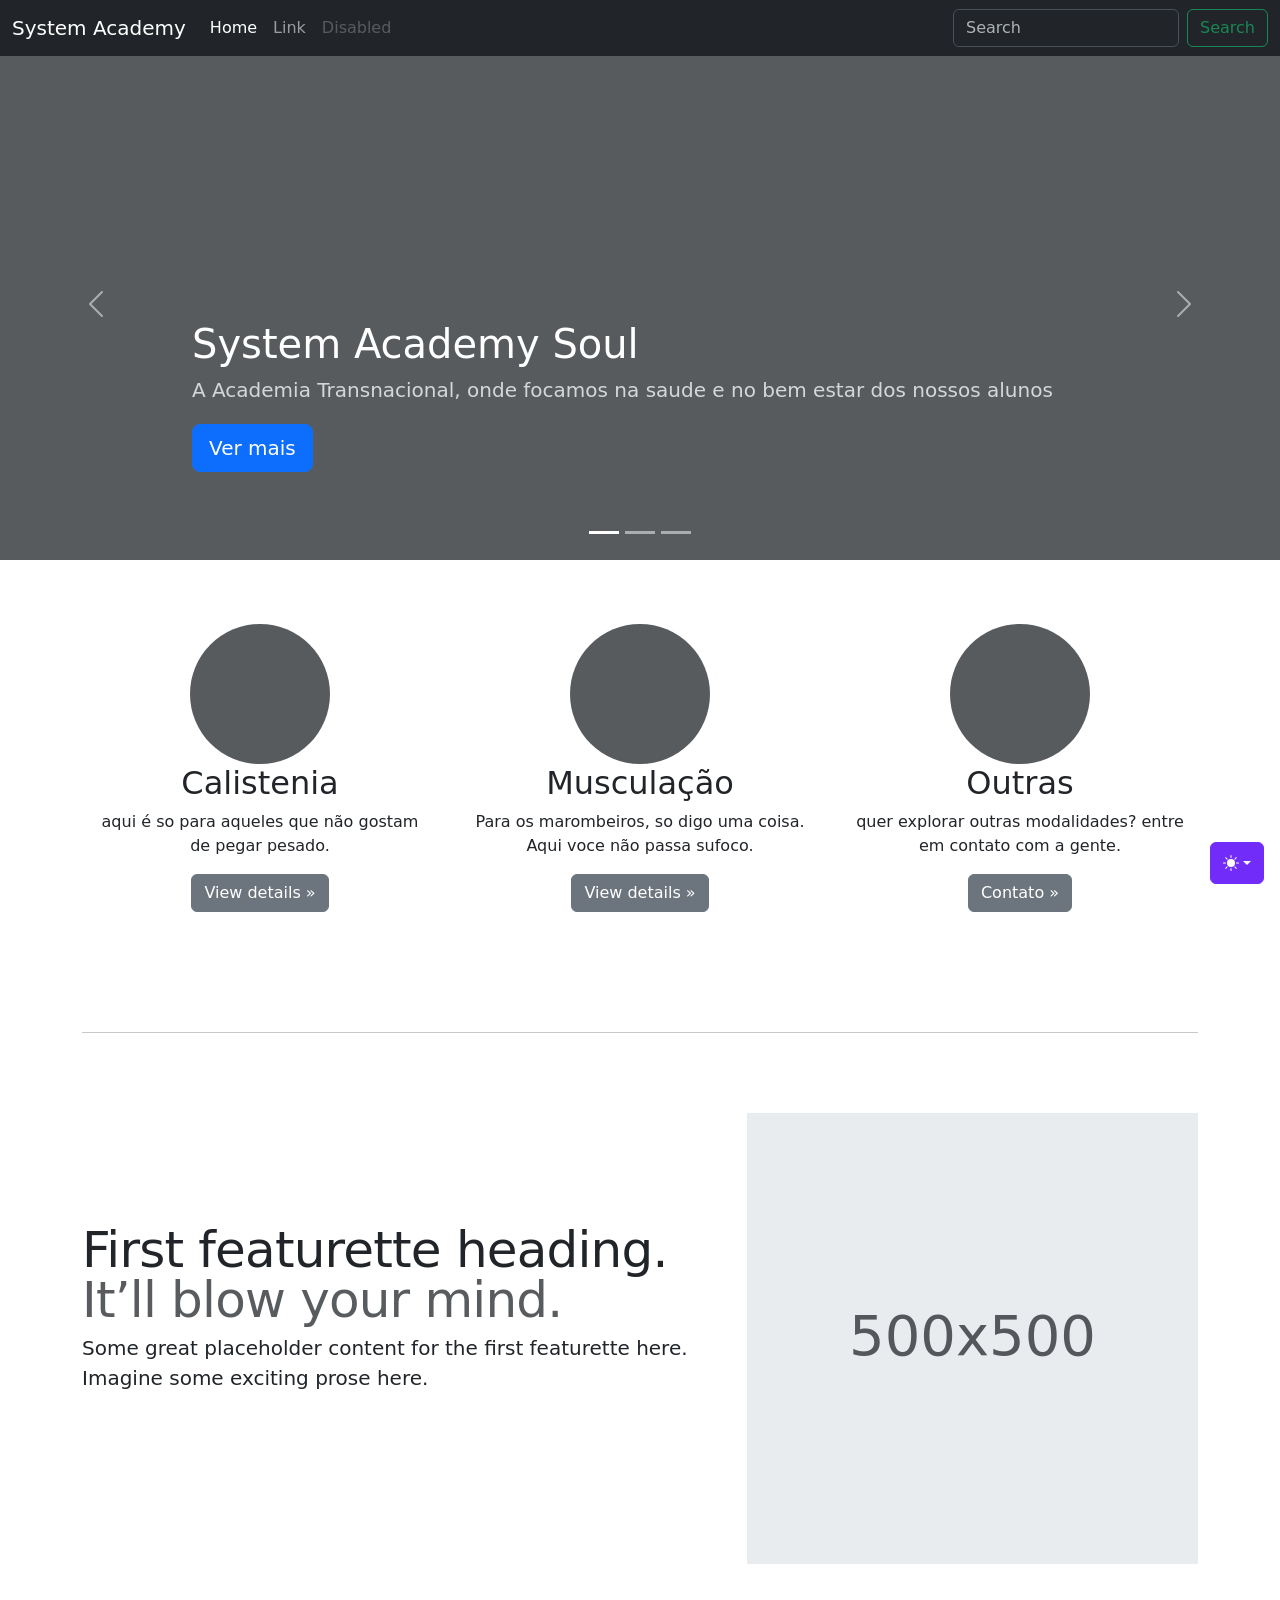
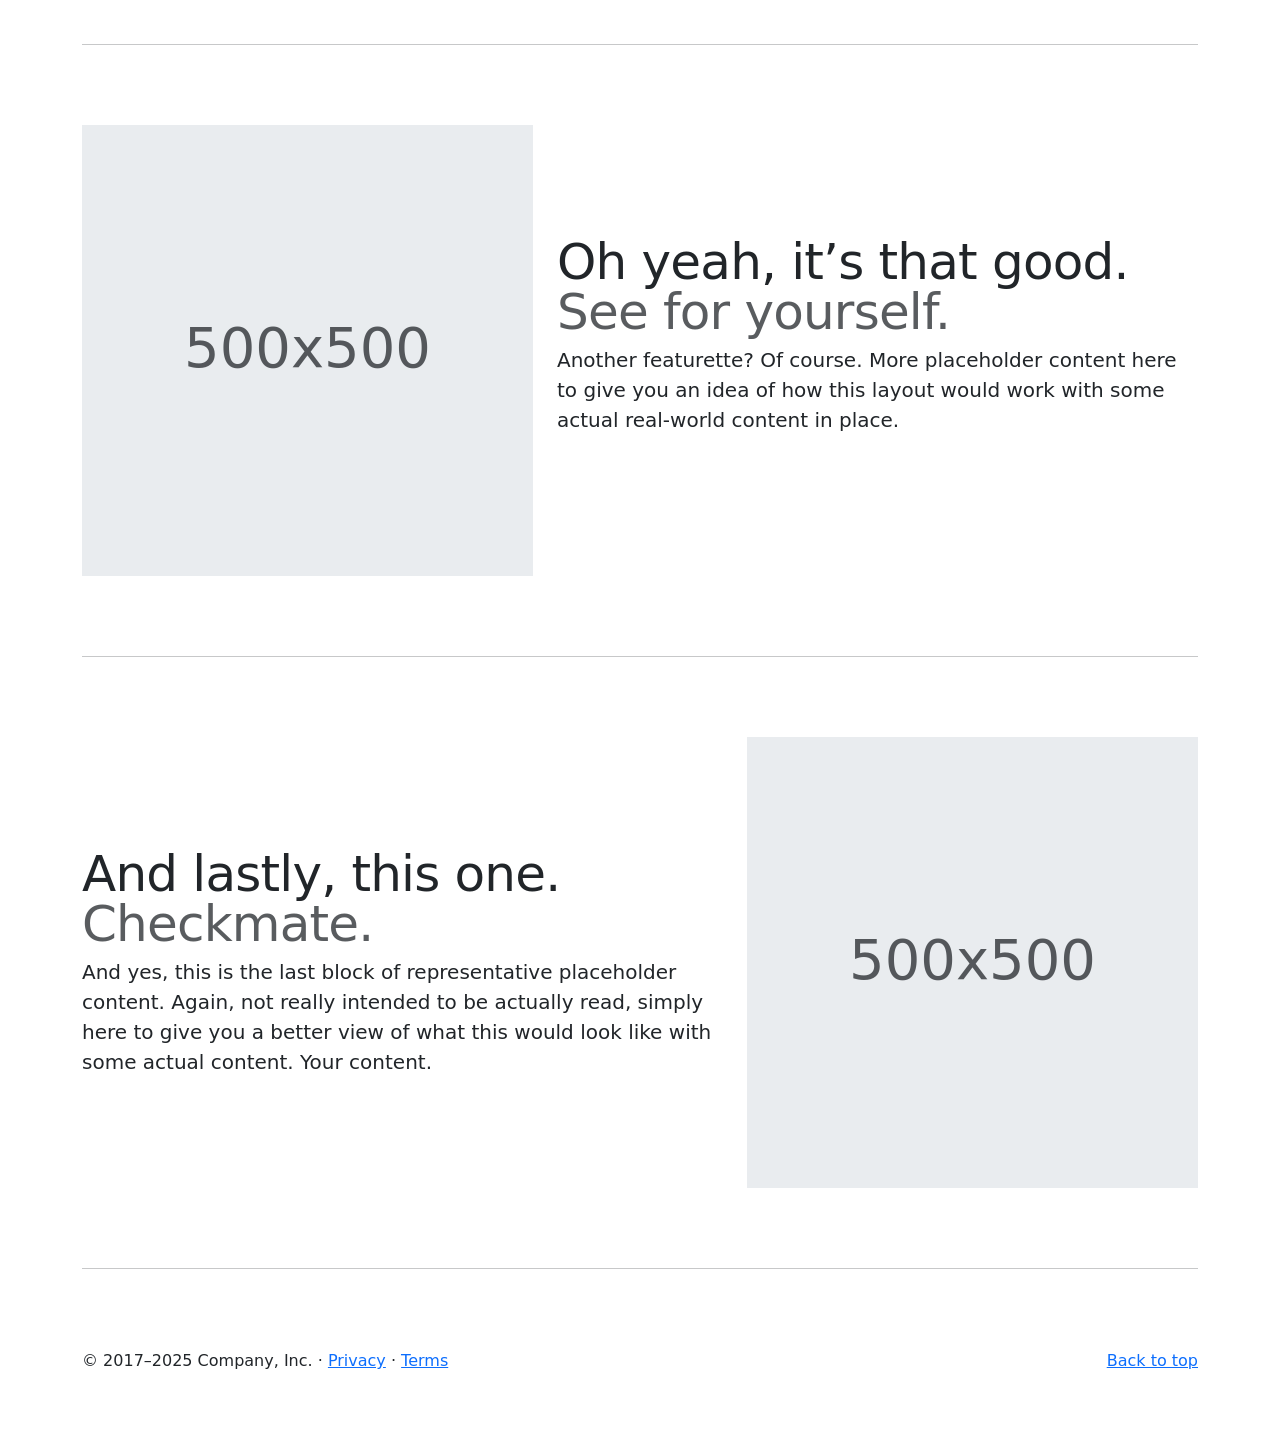
==== Index.html @ 884d30af "Alterações no index, criação do style.css" ====
<!doctype html>
<html lang="en" data-bs-theme="auto">
  <head>
    <meta charset="utf-8" />
    <meta name="viewport" content="width=device-width, initial-scale=1" />
    <meta name="description" content="" />
    <meta
      name="author"
      content="Mark Otto, Jacob Thornton, and Bootstrap contributors"
    />
    <meta name="generator" content="Astro v5.13.2" />
    <title>Sistema de Gestão Academy</title>
    <link
      rel="canonical"
      href="https://getbootstrap.com/docs/5.3/examples/carousel/"
    />
    <script src="../assets/js/color-modes.js"></script>
    <link href="../assets/dist/css/bootstrap.min.css" rel="stylesheet" />
    <meta name="theme-color" content="#712cf9" />
    <link href="carousel.css" rel="stylesheet" />
    <link href="./assets/style/style.css" rel="stylesheet" />

  </head>
  <body>
    <svg xmlns="http://www.w3.org/2000/svg" class="d-none">
      <symbol id="check2" viewBox="0 0 16 16">
        <path
          d="M13.854 3.646a.5.5 0 0 1 0 .708l-7 7a.5.5 0 0 1-.708 0l-3.5-3.5a.5.5 0 1 1 .708-.708L6.5 10.293l6.646-6.647a.5.5 0 0 1 .708 0z"
        ></path>
      </symbol>
      <symbol id="circle-half" viewBox="0 0 16 16">
        <path
          d="M8 15A7 7 0 1 0 8 1v14zm0 1A8 8 0 1 1 8 0a8 8 0 0 1 0 16z"
        ></path>
      </symbol>
      <symbol id="moon-stars-fill" viewBox="0 0 16 16">
        <path
          d="M6 .278a.768.768 0 0 1 .08.858 7.208 7.208 0 0 0-.878 3.46c0 4.021 3.278 7.277 7.318 7.277.527 0 1.04-.055 1.533-.16a.787.787 0 0 1 .81.316.733.733 0 0 1-.031.893A8.349 8.349 0 0 1 8.344 16C3.734 16 0 12.286 0 7.71 0 4.266 2.114 1.312 5.124.06A.752.752 0 0 1 6 .278z"
        ></path>
        <path
          d="M10.794 3.148a.217.217 0 0 1 .412 0l.387 1.162c.173.518.579.924 1.097 1.097l1.162.387a.217.217 0 0 1 0 .412l-1.162.387a1.734 1.734 0 0 0-1.097 1.097l-.387 1.162a.217.217 0 0 1-.412 0l-.387-1.162A1.734 1.734 0 0 0 9.31 6.593l-1.162-.387a.217.217 0 0 1 0-.412l1.162-.387a1.734 1.734 0 0 0 1.097-1.097l.387-1.162zM13.863.099a.145.145 0 0 1 .274 0l.258.774c.115.346.386.617.732.732l.774.258a.145.145 0 0 1 0 .274l-.774.258a1.156 1.156 0 0 0-.732.732l-.258.774a.145.145 0 0 1-.274 0l-.258-.774a1.156 1.156 0 0 0-.732-.732l-.774-.258a.145.145 0 0 1 0-.274l.774-.258c.346-.115.617-.386.732-.732L13.863.1z"
        ></path>
      </symbol>
      <symbol id="sun-fill" viewBox="0 0 16 16">
        <path
          d="M8 12a4 4 0 1 0 0-8 4 4 0 0 0 0 8zM8 0a.5.5 0 0 1 .5.5v2a.5.5 0 0 1-1 0v-2A.5.5 0 0 1 8 0zm0 13a.5.5 0 0 1 .5.5v2a.5.5 0 0 1-1 0v-2A.5.5 0 0 1 8 13zm8-5a.5.5 0 0 1-.5.5h-2a.5.5 0 0 1 0-1h2a.5.5 0 0 1 .5.5zM3 8a.5.5 0 0 1-.5.5h-2a.5.5 0 0 1 0-1h2A.5.5 0 0 1 3 8zm10.657-5.657a.5.5 0 0 1 0 .707l-1.414 1.415a.5.5 0 1 1-.707-.708l1.414-1.414a.5.5 0 0 1 .707 0zm-9.193 9.193a.5.5 0 0 1 0 .707L3.05 13.657a.5.5 0 0 1-.707-.707l1.414-1.414a.5.5 0 0 1 .707 0zm9.193 2.121a.5.5 0 0 1-.707 0l-1.414-1.414a.5.5 0 0 1 .707-.707l1.414 1.414a.5.5 0 0 1 0 .707zM4.464 4.465a.5.5 0 0 1-.707 0L2.343 3.05a.5.5 0 1 1 .707-.707l1.414 1.414a.5.5 0 0 1 0 .708z"
        ></path>
      </symbol>
    </svg>
    <div
      class="dropdown position-fixed bottom-0 end-0 mb-3 me-3 bd-mode-toggle"
    >
      <button
        class="btn btn-bd-primary py-2 dropdown-toggle d-flex align-items-center"
        id="bd-theme"
        type="button"
        aria-expanded="false"
        data-bs-toggle="dropdown"
        aria-label="Toggle theme (auto)"
      >
        <svg class="bi my-1 theme-icon-active" aria-hidden="true">
          <use href="#circle-half"></use>
        </svg>
        <span class="visually-hidden" id="bd-theme-text">Toggle theme</span>
      </button>
      <ul
        class="dropdown-menu dropdown-menu-end shadow"
        aria-labelledby="bd-theme-text"
      >
        <li>
          <button
            type="button"
            class="dropdown-item d-flex align-items-center"
            data-bs-theme-value="light"
            aria-pressed="false"
          >
            <svg class="bi me-2 opacity-50" aria-hidden="true">
              <use href="#sun-fill"></use>
            </svg>
            Light
            <svg class="bi ms-auto d-none" aria-hidden="true">
              <use href="#check2"></use>
            </svg>
          </button>
        </li>
        <li>
          <button
            type="button"
            class="dropdown-item d-flex align-items-center"
            data-bs-theme-value="dark"
            aria-pressed="false"
          >
            <svg class="bi me-2 opacity-50" aria-hidden="true">
              <use href="#moon-stars-fill"></use>
            </svg>
            Dark
            <svg class="bi ms-auto d-none" aria-hidden="true">
              <use href="#check2"></use>
            </svg>
          </button>
        </li>
        <li>
          <button
            type="button"
            class="dropdown-item d-flex align-items-center active"
            data-bs-theme-value="auto"
            aria-pressed="true"
          >
            <svg class="bi me-2 opacity-50" aria-hidden="true">
              <use href="#circle-half"></use>
            </svg>
            Auto
            <svg class="bi ms-auto d-none" aria-hidden="true">
              <use href="#check2"></use>
            </svg>
          </button>
        </li>
      </ul>
    </div>
    <header data-bs-theme="dark">
      <nav class="navbar navbar-expand-md navbar-dark fixed-top bg-dark">
        <div class="container-fluid">
          <a class="navbar-brand" href="#">System Academy</a>
          <button
            class="navbar-toggler"
            type="button"
            data-bs-toggle="collapse"
            data-bs-target="#navbarCollapse"
            aria-controls="navbarCollapse"
            aria-expanded="false"
            aria-label="Toggle navigation"
          >
            <span class="navbar-toggler-icon"></span>
          </button>
          <div class="collapse navbar-collapse" id="navbarCollapse">
            <ul class="navbar-nav me-auto mb-2 mb-md-0">
              <li class="nav-item">
                <a class="nav-link active" aria-current="page" href="#">Home</a>
              </li>
              <li class="nav-item"><a class="nav-link" href="#">Link</a></li>
              <li class="nav-item">
                <a class="nav-link disabled" aria-disabled="true">Disabled</a>
              </li>
            </ul>
            <form class="d-flex" role="search">
              <input
                class="form-control me-2"
                type="search"
                placeholder="Search"
                aria-label="Search"
              />
              <button class="btn btn-outline-success" type="submit">
                Search
              </button>
            </form>
          </div>
        </div>
      </nav>
    </header>
    <main>
      <div id="myCarousel" class="carousel slide mb-6" data-bs-ride="carousel">
        <div class="carousel-indicators">
          <button
            type="button"
            data-bs-target="#myCarousel"
            data-bs-slide-to="0"
            class="active"
            aria-current="true"
            aria-label="Slide 1"
          ></button>
          <button
            type="button"
            data-bs-target="#myCarousel"
            data-bs-slide-to="1"
            aria-label="Slide 2"
          ></button>
          <button
            type="button"
            data-bs-target="#myCarousel"
            data-bs-slide-to="2"
            aria-label="Slide 3"
          ></button>
        </div>
        <div class="carousel-inner">
          <div class="carousel-item active">
            <svg
              aria-hidden="true"
              class="bd-placeholder-img"
              height="100%"
              preserveAspectRatio="xMidYMid slice"
              width="100%"
              xmlns="http://www.w3.org/2000/svg"
            >
              <rect
                width="100%"
                height="100%"
                fill="var(--bs-secondary-color)"
              ></rect>
            </svg>
            <div class="container">
              <div class="carousel-caption text-start">
                <h1>System Academy Soul</h1>
                <p class="opacity-75">
                  A Academia Transnacional, onde focamos na saude e no bem estar dos nossos alunos
                </p>
                <p>
                  <a class="btn btn-lg btn-primary" href="#">Ver mais</a>
                </p>
              </div>
            </div>
          </div>
          <div class="carousel-item">
            <svg
              aria-hidden="true"
              class="bd-placeholder-img"
              height="100%"
              preserveAspectRatio="xMidYMid slice"
              width="100%"
              xmlns="http://www.w3.org/2000/svg"
            >
              <rect
                width="100%"
                height="100%"
                fill="var(--bs-secondary-color)"
              ></rect>
            </svg>
            <div class="container">
              <div class="carousel-caption">
                <h1>Yoga day</h1>
                <p>
                  Vem com a gente, aqui e onde descansamos a mente, corpo e sua vitalidade. 
                </p>
                <p><a class="btn btn-lg btn-primary" href="#">Saiba mais</a></p>
              </div>
            </div>
          </div>
          <div class="carousel-item">
            <svg
              aria-hidden="true"
              class="bd-placeholder-img"
              height="100%"
              preserveAspectRatio="xMidYMid slice"
              width="100%"
              xmlns="http://www.w3.org/2000/svg"
            >
              <rect
                width="100%"
                height="100%"
                fill="var(--bs-secondary-color)"
              ></rect>
            </svg>
            <div class="container">
              <div class="carousel-caption text-end">
                <h1>Temos diversas Modalidades.</h1>
                <p>
                  Aqui fazemos de tudo e mais um pouco, para garantir a sua saude e para os marombeiros, temos diversas maquinas de musculaçãp.
                </p>
                <p>
                  <a class="btn btn-lg btn-primary" href="#">Explore mais</a>
                </p>
              </div>
            </div>
          </div>
        </div>
        <button
          class="carousel-control-prev"
          type="button"
          data-bs-target="#myCarousel"
          data-bs-slide="prev"
        >
          <span class="carousel-control-prev-icon" aria-hidden="true"></span>
          <span class="visually-hidden">Previous</span>
        </button>
        <button
          class="carousel-control-next"
          type="button"
          data-bs-target="#myCarousel"
          data-bs-slide="next"
        >
          <span class="carousel-control-next-icon" aria-hidden="true"></span>
          <span class="visually-hidden">Next</span>
        </button>
      </div>
      <!-- Marketing messaging and featurettes
  ================================================== -->
      <!-- Wrap the rest of the page in another container to center all the content. -->
      <div class="container marketing">
        <!-- Three columns of text below the carousel -->
        <div class="row">
          <div class="col-lg-4">
            <svg
              aria-label="Placeholder"
              class="bd-placeholder-img rounded-circle"
              height="140"
              preserveAspectRatio="xMidYMid slice"
              role="img"
              width="140"
              xmlns="http://www.w3.org/2000/svg"
            >
              <title>Placeholder</title>
              <rect
                width="100%"
                height="100%"
                fill="var(--bs-secondary-color)"
              ></rect>
            </svg>
            <h2 class="fw-normal">Calistenia</h2>
            <p>
              aqui é so para aqueles que não gostam de pegar pesado.
            </p>
            <p>
              <a class="btn btn-secondary" href="#">View details &raquo;</a>
            </p>
          </div>
          <!-- /.col-lg-4 -->
          <div class="col-lg-4">
            <svg
              aria-label="Placeholder"
              class="bd-placeholder-img rounded-circle"
              height="140"
              preserveAspectRatio="xMidYMid slice"
              role="img"
              width="140"
              xmlns="http://www.w3.org/2000/svg"
            >
              <title>Placeholder</title>
              <rect
                width="100%"
                height="100%"
                fill="var(--bs-secondary-color)"
              ></rect>
            </svg>
            <h2 class="fw-normal">Musculação</h2>
            <p>
              Para os marombeiros, so digo uma coisa. Aqui voce não passa sufoco.
            </p>
            <p>
              <a class="btn btn-secondary" href="#">View details &raquo;</a>
            </p>
          </div>
          <!-- /.col-lg-4 -->
          <div class="col-lg-4">
            <svg
              aria-label="Placeholder"
              class="bd-placeholder-img rounded-circle"
              height="140"
              preserveAspectRatio="xMidYMid slice"
              role="img"
              width="140"
              xmlns="http://www.w3.org/2000/svg"
            >
              <title>Placeholder</title>
              <rect
                width="100%"
                height="100%"
                fill="var(--bs-secondary-color)"
              ></rect>
            </svg>
            <h2 class="fw-normal">Outras</h2>
            <p>
              quer explorar outras modalidades? entre em contato com a gente.
            </p>
            <p>
              <a class="btn btn-secondary" href="#">Contato &raquo;</a>
            </p>
          </div>
          <!-- /.col-lg-4 -->
        </div>
        <!-- /.row -->
        <!-- START THE FEATURETTES -->
        <hr class="featurette-divider" />
        <div class="row featurette">
          <div class="col-md-7">
            <h2 class="featurette-heading fw-normal lh-1">
              First featurette heading.
              <span class="text-body-secondary">It’ll blow your mind.</span>
            </h2>
            <p class="lead">
              Some great placeholder content for the first featurette here.
              Imagine some exciting prose here.
            </p>
          </div>
          <div class="col-md-5">
            <svg
              aria-label="Placeholder: 500x500"
              class="bd-placeholder-img bd-placeholder-img-lg featurette-image img-fluid mx-auto"
              height="500"
              preserveAspectRatio="xMidYMid slice"
              role="img"
              width="500"
              xmlns="http://www.w3.org/2000/svg"
            >
              <title>Placeholder</title>
              <rect
                width="100%"
                height="100%"
                fill="var(--bs-secondary-bg)"
              ></rect>
              <text x="50%" y="50%" fill="var(--bs-secondary-color)" dy=".3em">
                500x500
              </text>
            </svg>
          </div>
        </div>
        <hr class="featurette-divider" />
        <div class="row featurette">
          <div class="col-md-7 order-md-2">
            <h2 class="featurette-heading fw-normal lh-1">
              Oh yeah, it’s that good.
              <span class="text-body-secondary">See for yourself.</span>
            </h2>
            <p class="lead">
              Another featurette? Of course. More placeholder content here to
              give you an idea of how this layout would work with some actual
              real-world content in place.
            </p>
          </div>
          <div class="col-md-5 order-md-1">
            <svg
              aria-label="Placeholder: 500x500"
              class="bd-placeholder-img bd-placeholder-img-lg featurette-image img-fluid mx-auto"
              height="500"
              preserveAspectRatio="xMidYMid slice"
              role="img"
              width="500"
              xmlns="http://www.w3.org/2000/svg"
            >
              <title>Placeholder</title>
              <rect
                width="100%"
                height="100%"
                fill="var(--bs-secondary-bg)"
              ></rect>
              <text x="50%" y="50%" fill="var(--bs-secondary-color)" dy=".3em">
                500x500
              </text>
            </svg>
          </div>
        </div>
        <hr class="featurette-divider" />
        <div class="row featurette">
          <div class="col-md-7">
            <h2 class="featurette-heading fw-normal lh-1">
              And lastly, this one.
              <span class="text-body-secondary">Checkmate.</span>
            </h2>
            <p class="lead">
              And yes, this is the last block of representative placeholder
              content. Again, not really intended to be actually read, simply
              here to give you a better view of what this would look like with
              some actual content. Your content.
            </p>
          </div>
          <div class="col-md-5">
            <svg
              aria-label="Placeholder: 500x500"
              class="bd-placeholder-img bd-placeholder-img-lg featurette-image img-fluid mx-auto"
              height="500"
              preserveAspectRatio="xMidYMid slice"
              role="img"
              width="500"
              xmlns="http://www.w3.org/2000/svg"
            >
              <title>Placeholder</title>
              <rect
                width="100%"
                height="100%"
                fill="var(--bs-secondary-bg)"
              ></rect>
              <text x="50%" y="50%" fill="var(--bs-secondary-color)" dy=".3em">
                500x500
              </text>
            </svg>
          </div>
        </div>
        <hr class="featurette-divider" />
        <!-- /END THE FEATURETTES -->
      </div>
      <!-- /.container -->
      <!-- FOOTER -->
      <footer class="container">
        <p class="float-end"><a href="#">Back to top</a></p>
        <p>
          &copy; 2017–2025 Company, Inc. &middot;
          <a href="#">Privacy</a> &middot; <a href="#">Terms</a>
        </p>
      </footer>
    </main>
    <script
      src="../assets/dist/js/bootstrap.bundle.min.js"
      class="astro-vvvwv3sm"
    ></script>
  </body>
</html>
---- carousel.css ----
/* GLOBAL STYLES
-------------------------------------------------- */
/* Padding below the footer and lighter body text */

body {
  padding-top: 3rem;
  padding-bottom: 3rem;
  color: rgb(var(--bs-tertiary-color-rgb));
}


/* CUSTOMIZE THE CAROUSEL
-------------------------------------------------- */

/* Carousel base class */
.carousel {
  margin-bottom: 4rem;
}
/* Since positioning the image, we need to help out the caption */
.carousel-caption {
  bottom: 3rem;
  z-index: 10;
}

/* Declare heights because of positioning of img element */
.carousel-item {
  height: 32rem;
}


/* MARKETING CONTENT
-------------------------------------------------- */

/* Center align the text within the three columns below the carousel */
.marketing .col-lg-4 {
  margin-bottom: 1.5rem;
  text-align: center;
}
/* rtl:begin:ignore */
.marketing .col-lg-4 p {
  margin-right: .75rem;
  margin-left: .75rem;
}
/* rtl:end:ignore */


/* Featurettes
------------------------- */

.featurette-divider {
  margin: 5rem 0; /* Space out the Bootstrap <hr> more */
}

/* Thin out the marketing headings */
/* rtl:begin:remove */
.featurette-heading {
  letter-spacing: -.05rem;
}

/* rtl:end:remove */

/* RESPONSIVE CSS
-------------------------------------------------- */

@media (min-width: 40em) {
  /* Bump up size of carousel content */
  .carousel-caption p {
    margin-bottom: 1.25rem;
    font-size: 1.25rem;
    line-height: 1.4;
  }

  .featurette-heading {
    font-size: 50px;
  }
}

@media (min-width: 62em) {
  .featurette-heading {
    margin-top: 7rem;
  }
}
---- assets/style/style.css ----
.bd-placeholder-img {
        font-size: 1.125rem;
        text-anchor: middle;
        -webkit-user-select: none;
        -moz-user-select: none;
        user-select: none;
      }
      @media (min-width: 768px) {
        .bd-placeholder-img-lg {
          font-size: 3.5rem;
        }
      }
      .b-example-divider {
        width: 100%;
        height: 3rem;
        background-color: #0000001a;
        border: solid rgba(0, 0, 0, 0.15);
        border-width: 1px 0;
        box-shadow:
          inset 0 0.5em 1.5em #0000001a,
          inset 0 0.125em 0.5em #00000026;
      }
      .b-example-vr {
        flex-shrink: 0;
        width: 1.5rem;
        height: 100vh;
      }
      .bi {
        vertical-align: -0.125em;
        fill: currentColor;
      }
      .nav-scroller {
        position: relative;
        z-index: 2;
        height: 2.75rem;
        overflow-y: hidden;
      }
      .nav-scroller .nav {
        display: flex;
        flex-wrap: nowrap;
        padding-bottom: 1rem;
        margin-top: -1px;
        overflow-x: auto;
        text-align: center;
        white-space: nowrap;
        -webkit-overflow-scrolling: touch;
      }
      .btn-bd-primary {
        --bd-violet-bg: #712cf9;
        --bd-violet-rgb: 112.520718, 44.062154, 249.437846;
        --bs-btn-font-weight: 600;
        --bs-btn-color: var(--bs-white);
        --bs-btn-bg: var(--bd-violet-bg);
        --bs-btn-border-color: var(--bd-violet-bg);
        --bs-btn-hover-color: var(--bs-white);
        --bs-btn-hover-bg: #6528e0;
        --bs-btn-hover-border-color: #6528e0;
        --bs-btn-focus-shadow-rgb: var(--bd-violet-rgb);
        --bs-btn-active-color: var(--bs-btn-hover-color);
        --bs-btn-active-bg: #5a23c8;
        --bs-btn-active-border-color: #5a23c8;
      }
      .bd-mode-toggle {
        z-index: 1500;
      }
      .bd-mode-toggle .bi {
        width: 1em;
        height: 1em;
      }
      .bd-mode-toggle .dropdown-menu .active .bi {
        display: block !important;
      }
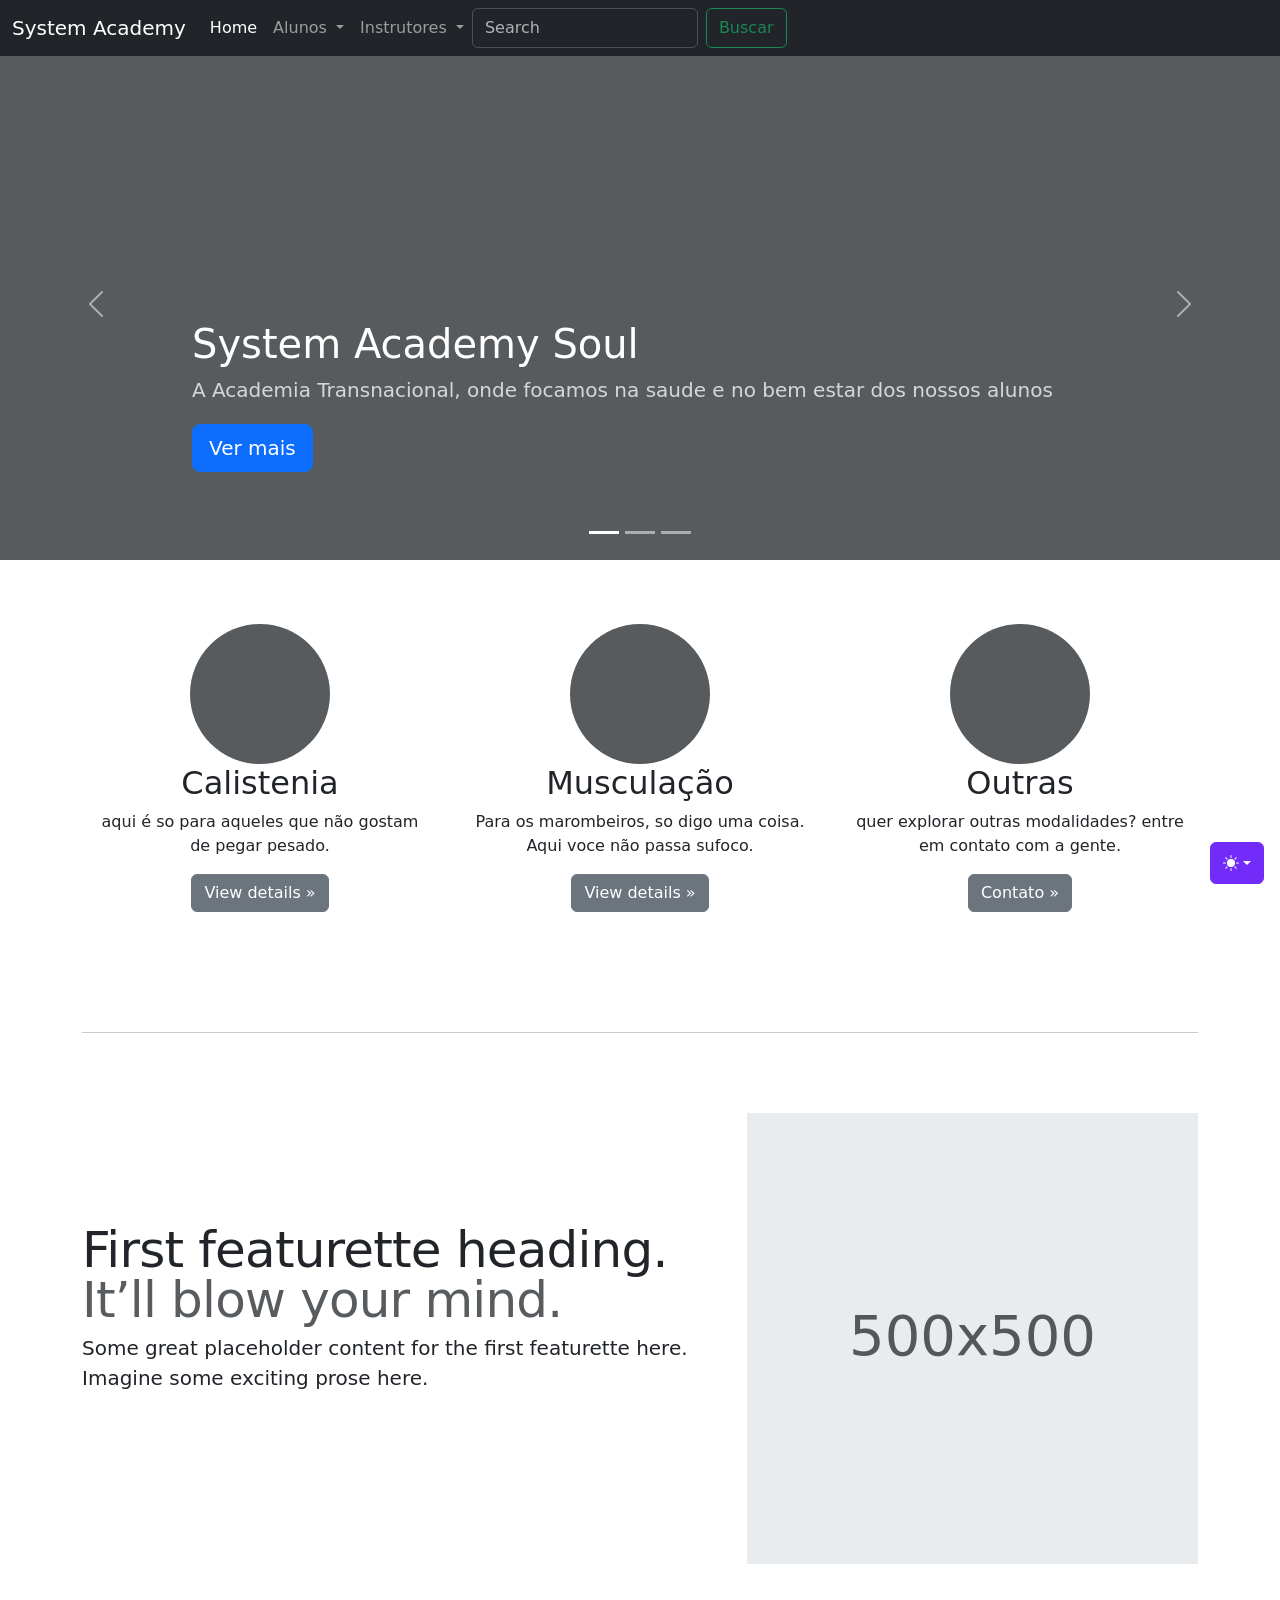
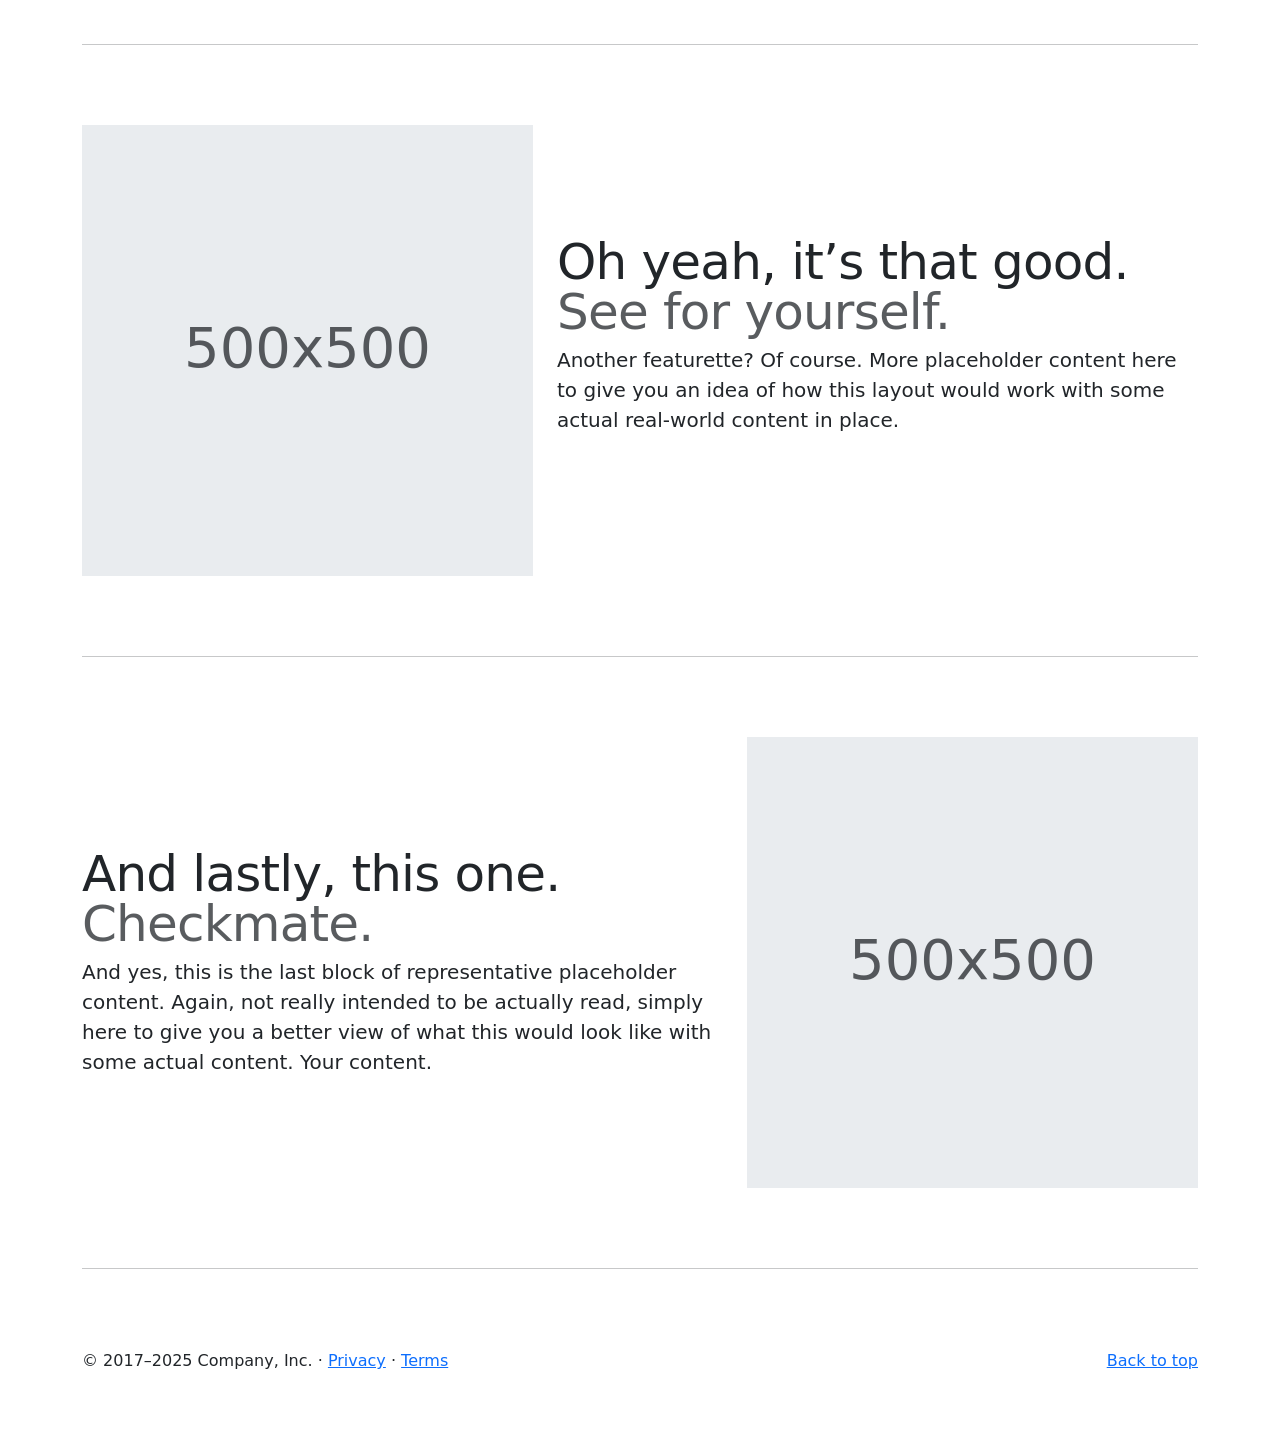
==== commit 98aad38f: "Implementando o Menu Dropdown" ====
--- a/Index.html
+++ b/Index.html
@@ -137,22 +137,31 @@
               <li class="nav-item">
                 <a class="nav-link active" aria-current="page" href="#">Home</a>
               </li>
-              <li class="nav-item"><a class="nav-link" href="#">Link</a></li>
-              <li class="nav-item">
-                <a class="nav-link disabled" aria-disabled="true">Disabled</a>
-              </li>
-            </ul>
-            <form class="d-flex" role="search">
-              <input
-                class="form-control me-2"
-                type="search"
-                placeholder="Search"
-                aria-label="Search"
-              />
-              <button class="btn btn-outline-success" type="submit">
-                Search
-              </button>
-            </form>
+             <!---Começo do menu dropdown-->
+              <li class="nav-item dropdown">
+          <a class="nav-link dropdown-toggle" href="#" role="button" data-bs-toggle="dropdown" aria-expanded="false">
+            Alunos
+          </a>
+          <ul class="dropdown-menu">
+            <li><a class="dropdown-item" href="Cadastro_Alunos.html">Cadastro de Alunos</a></li>
+            <li><a class="dropdown-item" href="Listar_Alunos.html">Listar Alunos</a></li>
+          </ul>
+        </li>
+        <li class="nav-item dropdown">
+          <a class="nav-link dropdown-toggle" href="#" role="button" data-bs-toggle="dropdown" aria-expanded="false">
+            Instrutores
+          </a>
+          <ul class="dropdown-menu">
+            <li><a class="dropdown-item" href="Cadastro_Instrutores.html">Cadastro de Instrutores</a></li>
+            <li><a class="dropdown-item" href="listar_Instrutores.html">Lista de Instrutores</a></li>
+          </ul>
+        </li>
+
+        <!---Fim do menu dropdown-->
+        <form class="d-flex" role="search">
+        <input class="form-control me-2" type="search" placeholder="Search" aria-label="Search"/>
+        <button class="btn btn-outline-success" type="submit">Buscar</button>
+      </form>
           </div>
         </div>
       </nav>
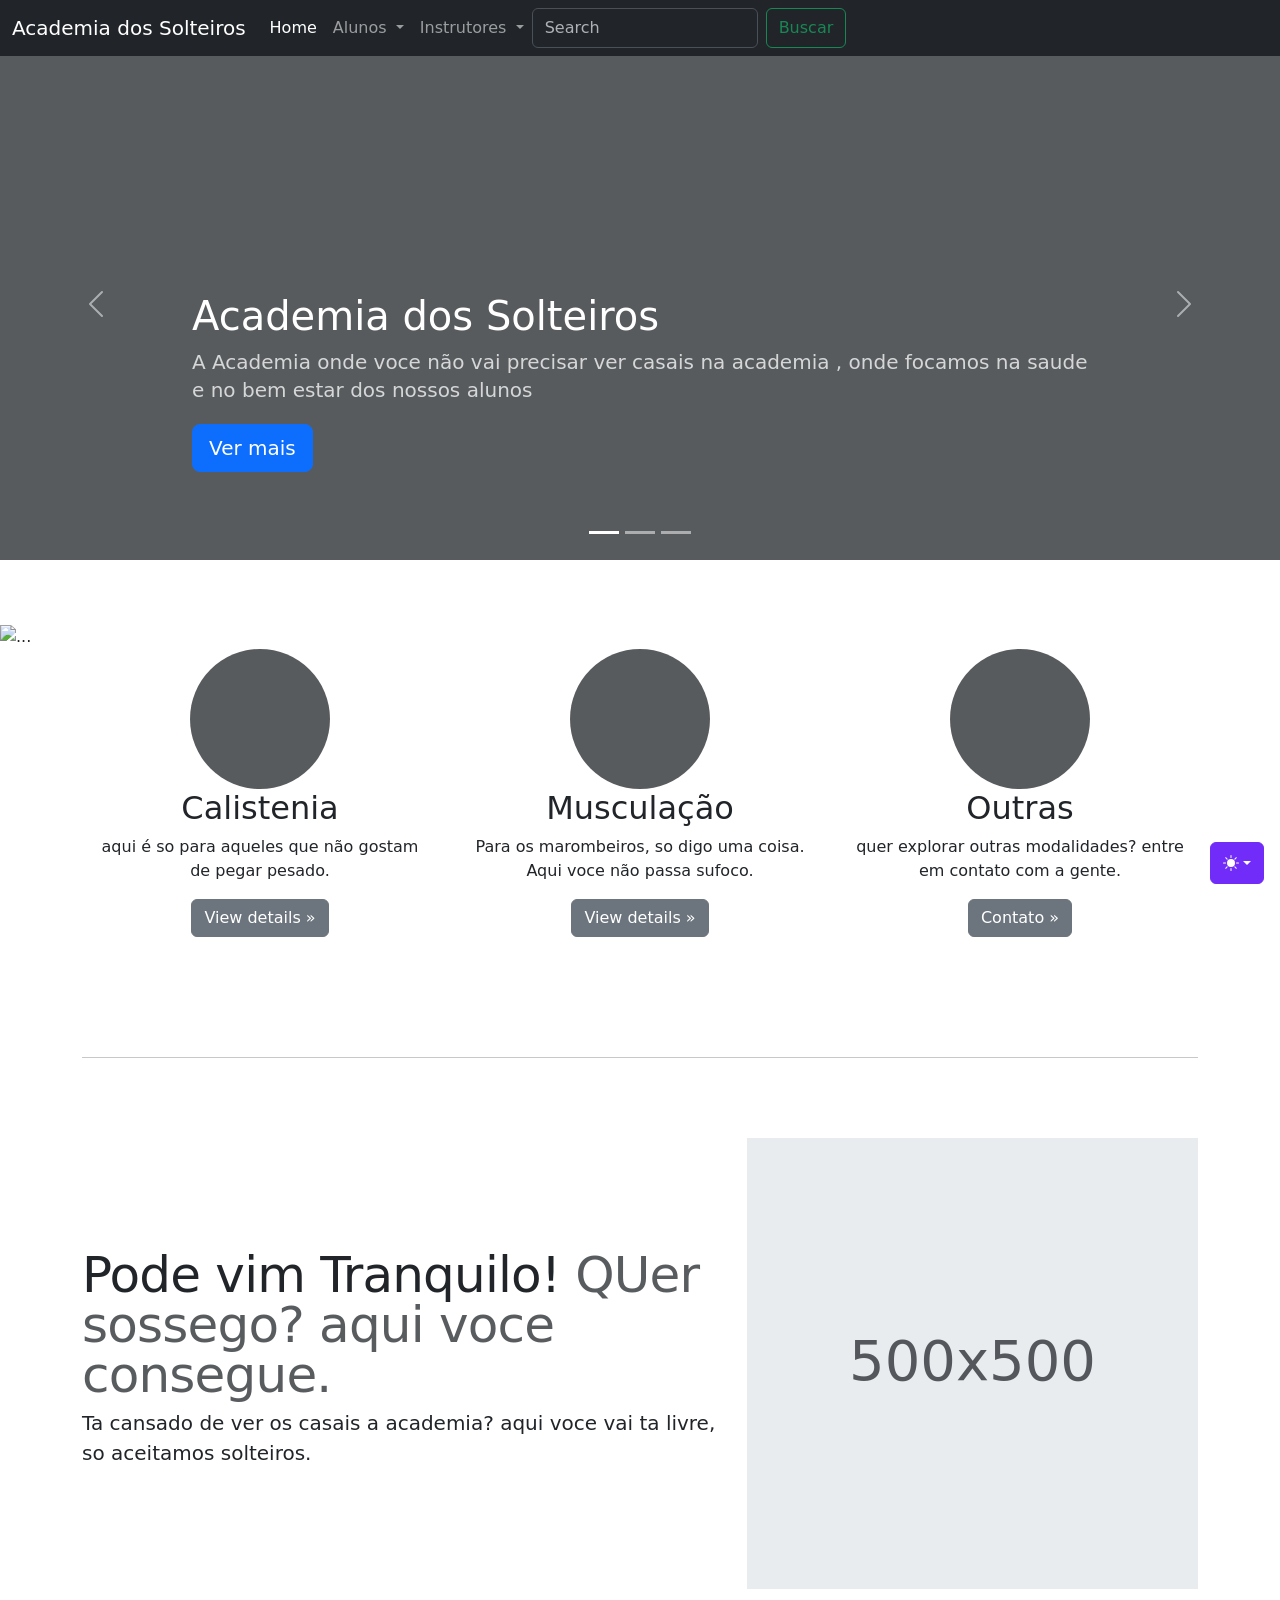
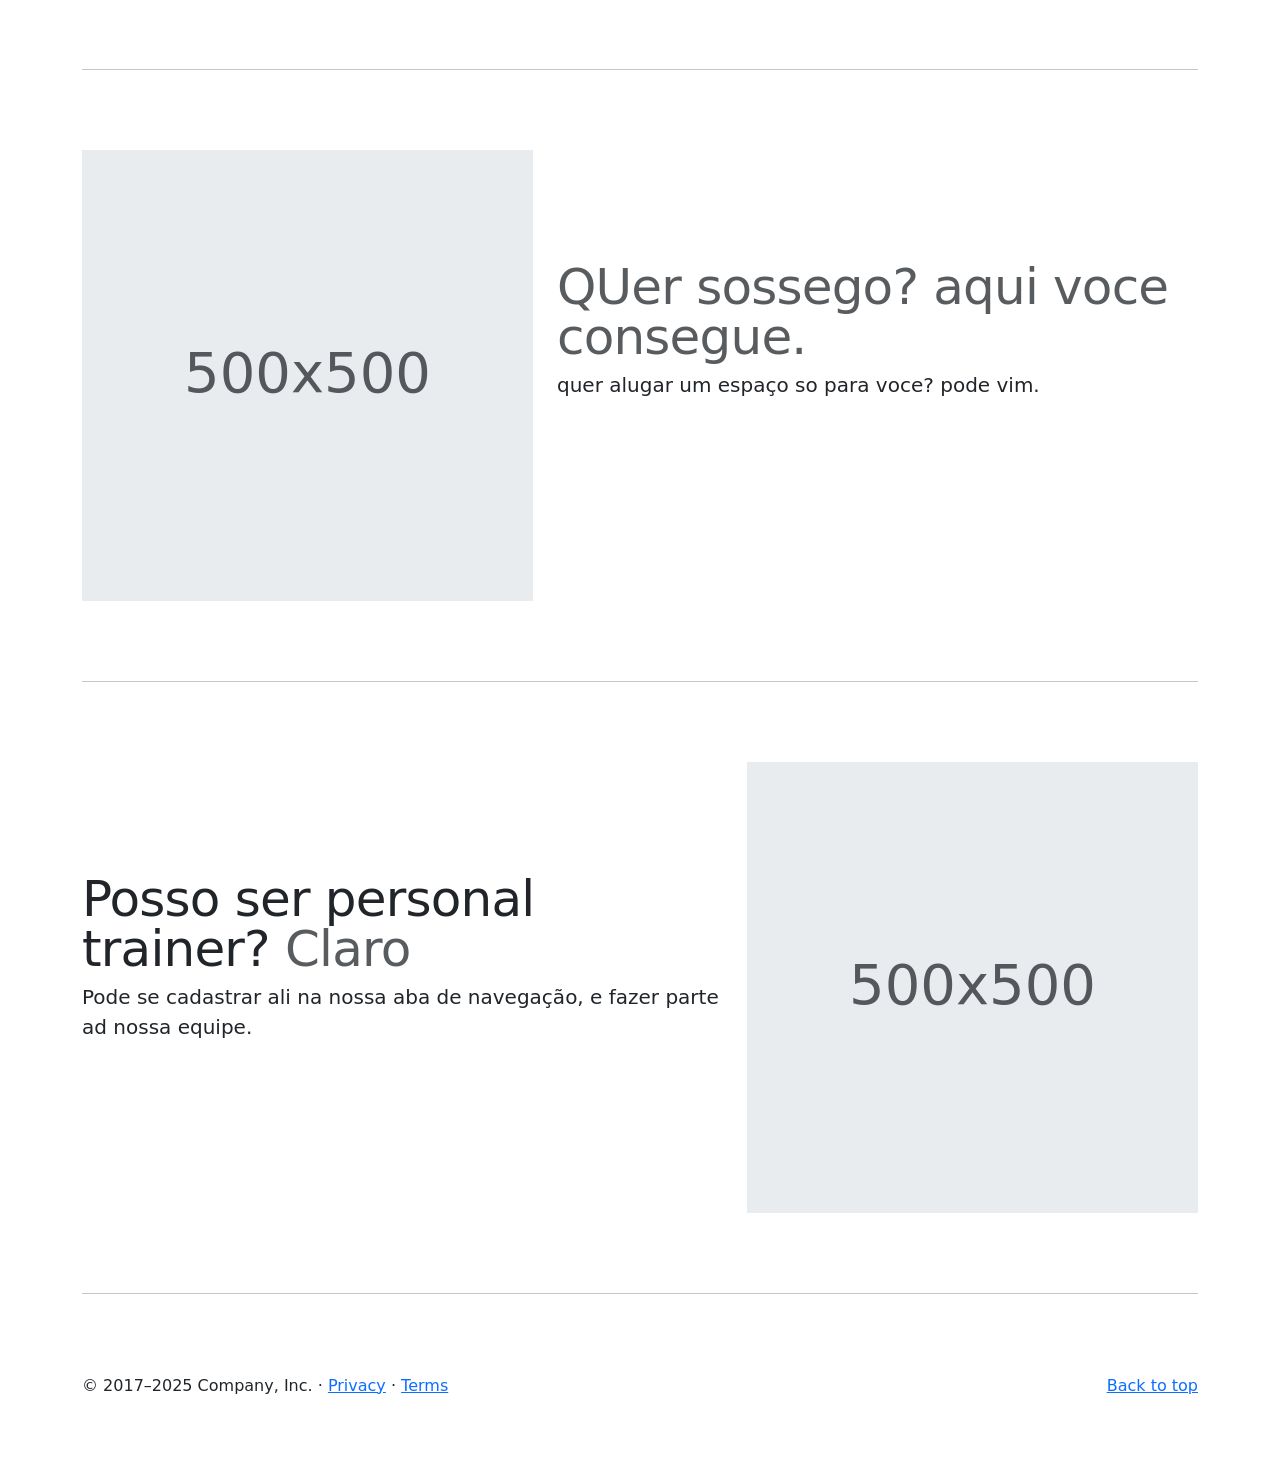
==== commit 61eeb4cd: "Etapa final do Sistema de Academia" ====
--- a/Index.html
+++ b/Index.html
@@ -19,6 +19,7 @@
     <meta name="theme-color" content="#712cf9" />
     <link href="carousel.css" rel="stylesheet" />
     <link href="./assets/style/style.css" rel="stylesheet" />
+    <link href="./assets/style/carousel.rtl.css" rel="stylesheet" />
 
   </head>
   <body>
@@ -61,7 +62,7 @@
         <svg class="bi my-1 theme-icon-active" aria-hidden="true">
           <use href="#circle-half"></use>
         </svg>
-        <span class="visually-hidden" id="bd-theme-text">Toggle theme</span>
+        <span class="visually-hidden" id="bd-theme-text">Academia dos Solteiros</span>
       </button>
       <ul
         class="dropdown-menu dropdown-menu-end shadow"
@@ -120,7 +121,7 @@
     <header data-bs-theme="dark">
       <nav class="navbar navbar-expand-md navbar-dark fixed-top bg-dark">
         <div class="container-fluid">
-          <a class="navbar-brand" href="#">System Academy</a>
+          <a class="navbar-brand" href="Index.html">Academia dos Solteiros</a>
           <button
             class="navbar-toggler"
             type="button"
@@ -208,9 +209,9 @@
             </svg>
             <div class="container">
               <div class="carousel-caption text-start">
-                <h1>System Academy Soul</h1>
+                <h1>Academia dos Solteiros</h1>
                 <p class="opacity-75">
-                  A Academia Transnacional, onde focamos na saude e no bem estar dos nossos alunos
+                  A Academia onde voce não vai precisar ver casais na academia , onde focamos na saude e no bem estar dos nossos alunos
                 </p>
                 <p>
                   <a class="btn btn-lg btn-primary" href="#">Ver mais</a>
@@ -290,6 +291,7 @@
           <span class="visually-hidden">Next</span>
         </button>
       </div>
+      <img src="..." class="img-fluid" alt="...">
       <!-- Marketing messaging and featurettes
   ================================================== -->
       <!-- Wrap the rest of the page in another container to center all the content. -->
@@ -381,12 +383,11 @@
         <div class="row featurette">
           <div class="col-md-7">
             <h2 class="featurette-heading fw-normal lh-1">
-              First featurette heading.
-              <span class="text-body-secondary">It’ll blow your mind.</span>
+              Pode vim Tranquilo!
+              <span class="text-body-secondary">QUer sossego? aqui voce consegue.</span>
             </h2>
             <p class="lead">
-              Some great placeholder content for the first featurette here.
-              Imagine some exciting prose here.
+              Ta cansado de ver os casais a academia? aqui voce vai ta livre, so aceitamos solteiros.
             </p>
           </div>
           <div class="col-md-5">
@@ -415,13 +416,12 @@
         <div class="row featurette">
           <div class="col-md-7 order-md-2">
             <h2 class="featurette-heading fw-normal lh-1">
-              Oh yeah, it’s that good.
-              <span class="text-body-secondary">See for yourself.</span>
+
+              
+              <span class="text-body-secondary">QUer sossego? aqui voce consegue.</span>
             </h2>
             <p class="lead">
-              Another featurette? Of course. More placeholder content here to
-              give you an idea of how this layout would work with some actual
-              real-world content in place.
+              quer alugar um espaço so para voce? pode vim.
             </p>
           </div>
           <div class="col-md-5 order-md-1">
@@ -450,14 +450,11 @@
         <div class="row featurette">
           <div class="col-md-7">
             <h2 class="featurette-heading fw-normal lh-1">
-              And lastly, this one.
-              <span class="text-body-secondary">Checkmate.</span>
+              Posso ser personal trainer?
+              <span class="text-body-secondary">Claro</span>
             </h2>
             <p class="lead">
-              And yes, this is the last block of representative placeholder
-              content. Again, not really intended to be actually read, simply
-              here to give you a better view of what this would look like with
-              some actual content. Your content.
+              Pode se cadastrar ali na nossa aba de navegação, e fazer parte ad nossa equipe.
             </p>
           </div>
           <div class="col-md-5">
--- a/assets/style/carousel.rtl.css
+++ b/assets/style/carousel.rtl.css
@@ -0,0 +1,74 @@
+/* GLOBAL STYLES
+-------------------------------------------------- */
+/* Padding below the footer and lighter body text */
+
+body {
+  padding-top: 3rem;
+  padding-bottom: 3rem;
+  color: rgb(var(--bs-tertiary-color-rgb));
+}
+
+
+/* CUSTOMIZE THE CAROUSEL
+-------------------------------------------------- */
+
+/* Carousel base class */
+.carousel {
+  margin-bottom: 4rem;
+}
+/* Since positioning the image, we need to help out the caption */
+.carousel-caption {
+  bottom: 3rem;
+  z-index: 10;
+}
+
+/* Declare heights because of positioning of img element */
+.carousel-item {
+  height: 32rem;
+}
+
+
+/* MARKETING CONTENT
+-------------------------------------------------- */
+
+/* Center align the text within the three columns below the carousel */
+.marketing .col-lg-4 {
+  margin-bottom: 1.5rem;
+  text-align: center;
+}
+.marketing .col-lg-4 p {
+  margin-right: .75rem;
+  margin-left: .75rem;
+}
+
+
+/* Featurettes
+------------------------- */
+
+.featurette-divider {
+  margin: 5rem 0; /* Space out the Bootstrap <hr> more */
+}
+
+/* Thin out the marketing headings */
+
+/* RESPONSIVE CSS
+-------------------------------------------------- */
+
+@media (min-width: 40em) {
+  /* Bump up size of carousel content */
+  .carousel-caption p {
+    margin-bottom: 1.25rem;
+    font-size: 1.25rem;
+    line-height: 1.4;
+  }
+
+  .featurette-heading {
+    font-size: 50px;
+  }
+}
+
+@media (min-width: 62em) {
+  .featurette-heading {
+    margin-top: 7rem;
+  }
+}
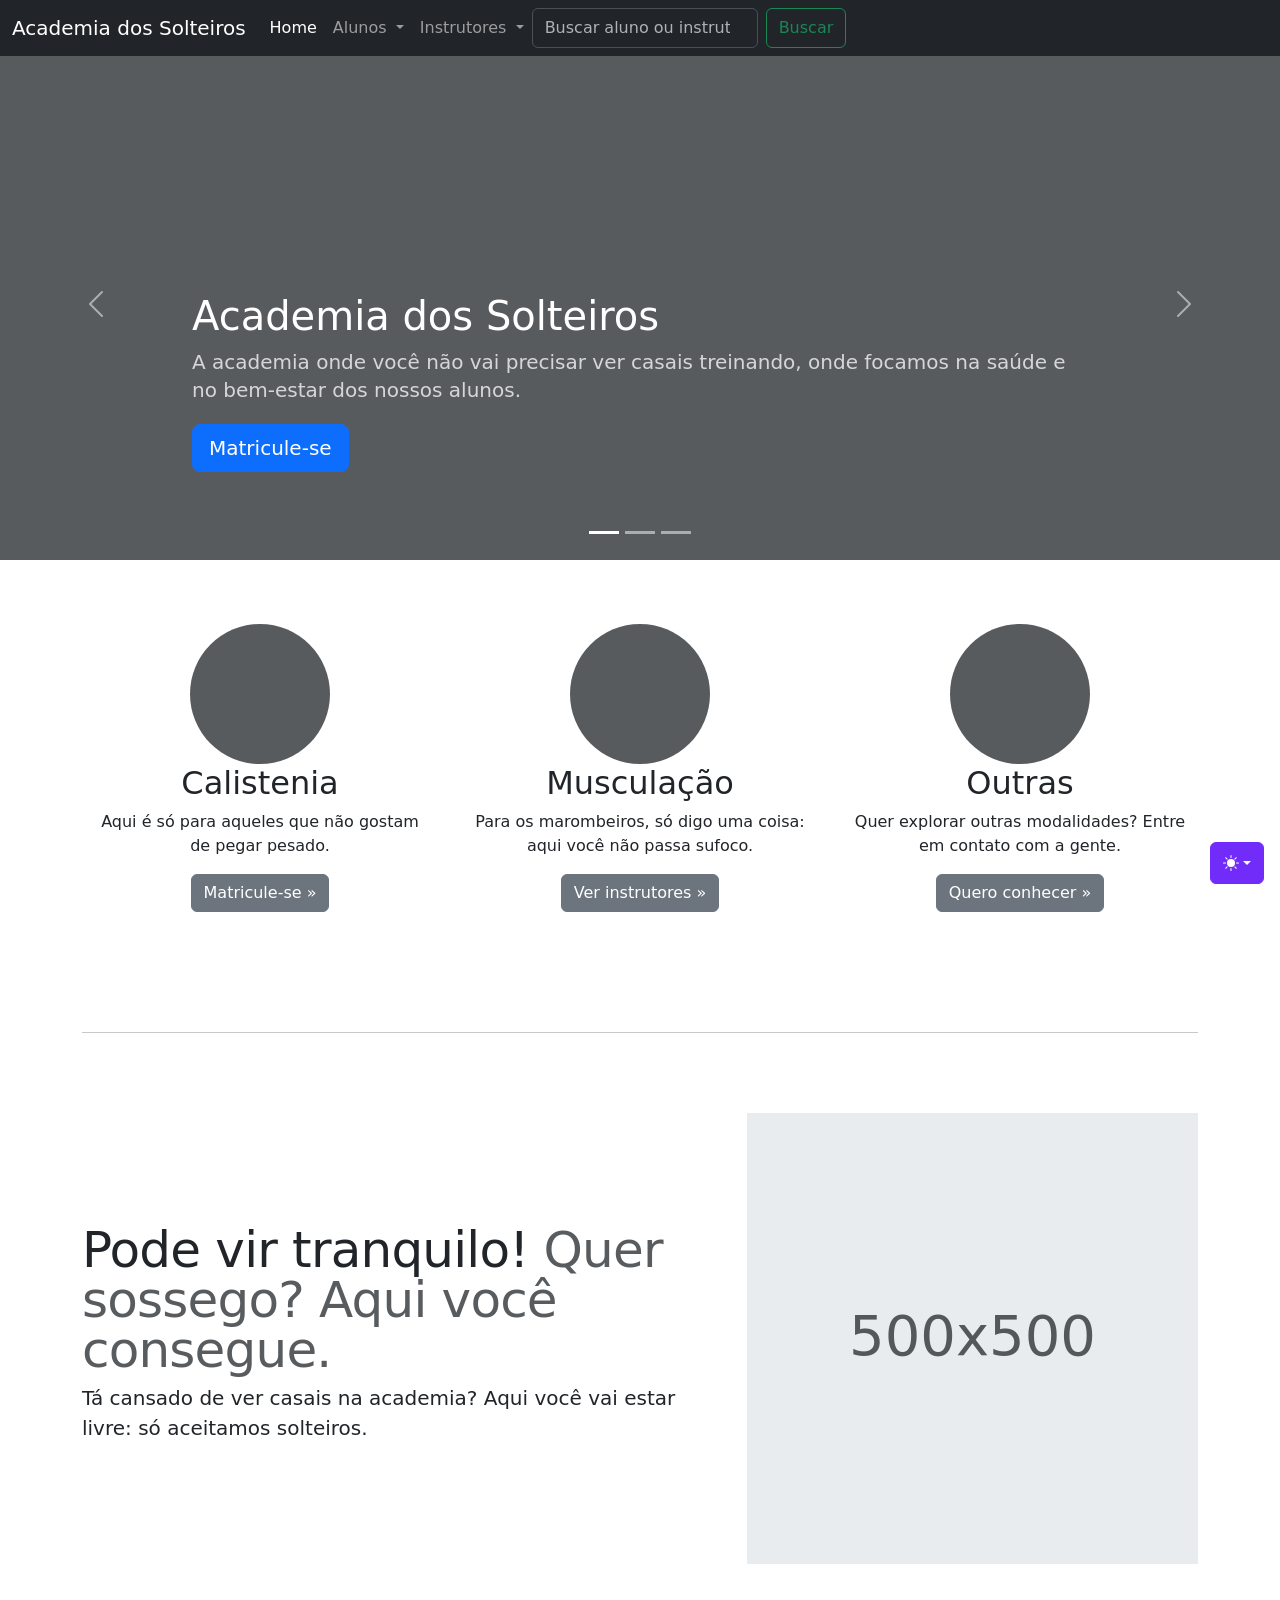
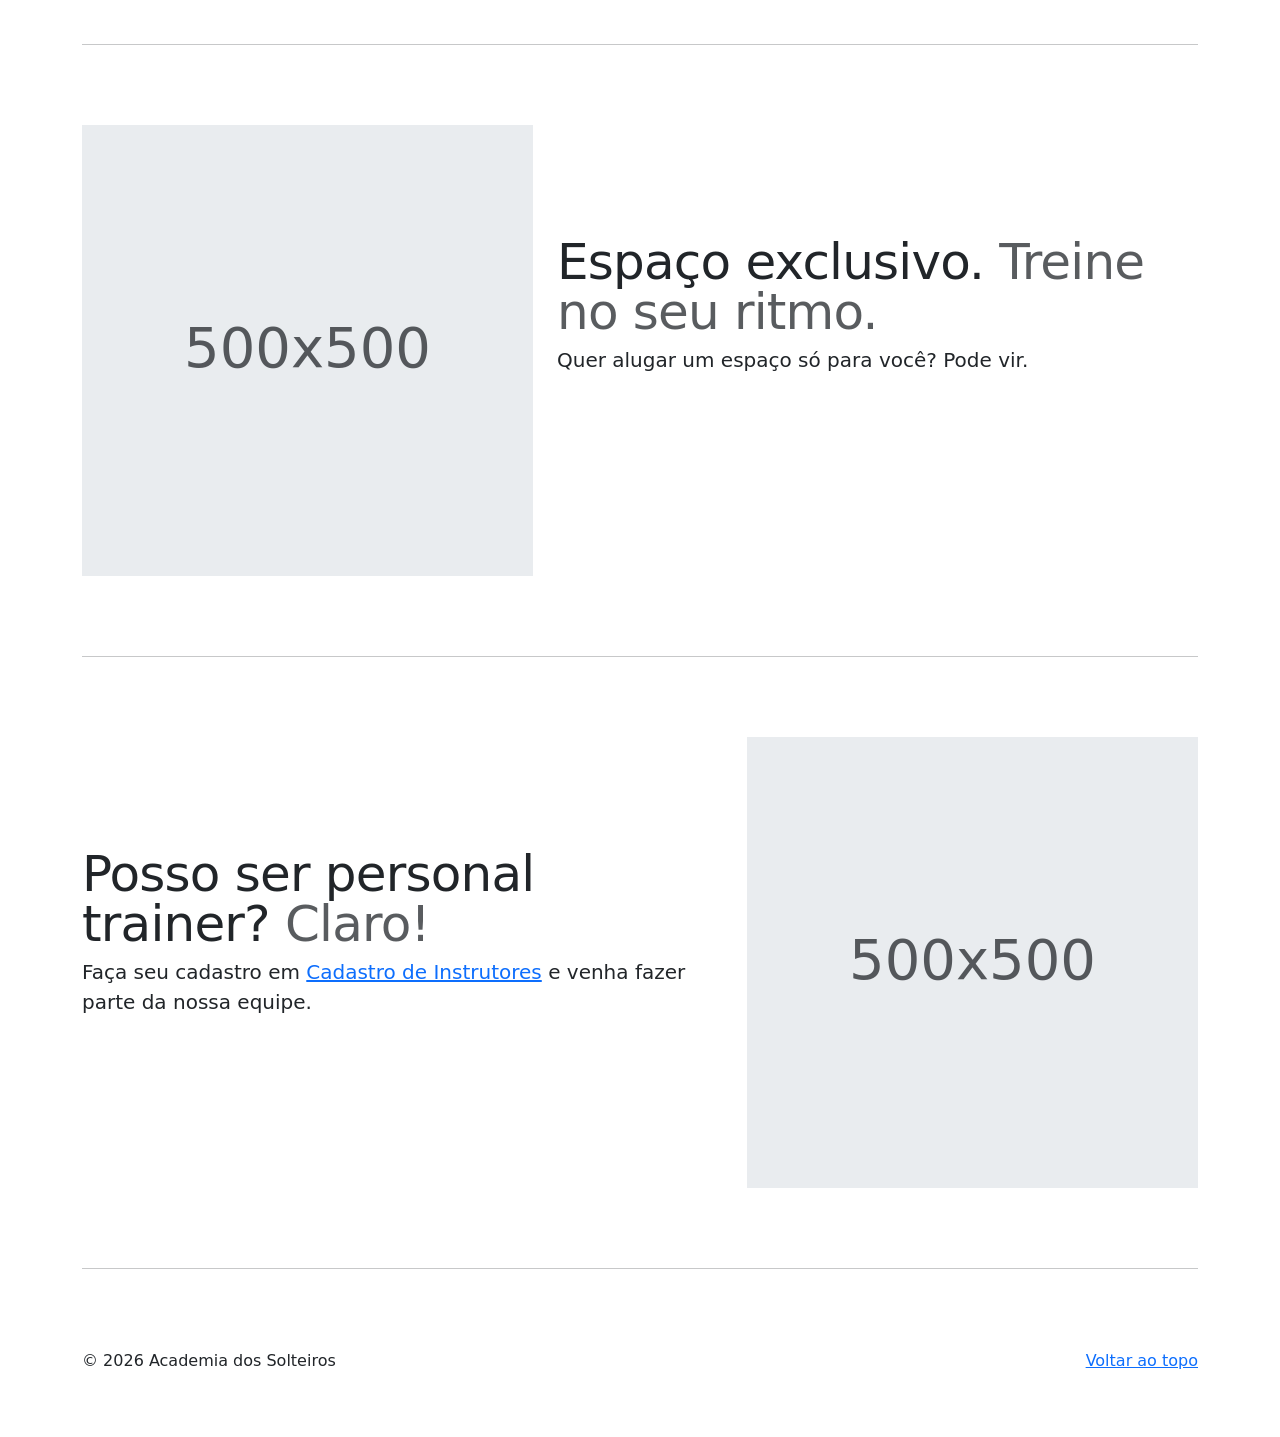
==== commit 4dbb2faf: "Corrige caminhos e links e implementa cadastro de alunos e instrutores - Corrige caminhos do Bootstr" ====
--- a/Index.html
+++ b/Index.html
@@ -1,25 +1,15 @@
 <!doctype html>
-<html lang="en" data-bs-theme="auto">
+<html lang="pt-BR" data-bs-theme="auto">
   <head>
     <meta charset="utf-8" />
     <meta name="viewport" content="width=device-width, initial-scale=1" />
-    <meta name="description" content="" />
-    <meta
-      name="author"
-      content="Mark Otto, Jacob Thornton, and Bootstrap contributors"
-    />
-    <meta name="generator" content="Astro v5.13.2" />
-    <title>Sistema de Gestão Academy</title>
-    <link
-      rel="canonical"
-      href="https://getbootstrap.com/docs/5.3/examples/carousel/"
-    />
-    <script src="../assets/js/color-modes.js"></script>
-    <link href="../assets/dist/css/bootstrap.min.css" rel="stylesheet" />
+    <meta name="description" content="Sistema de gestão da Academia dos Solteiros: cadastro e listagem de alunos e instrutores." />
+    <title>Sistema de Gestão Academia</title>
+    <script src="./assets/js/color-modes.js"></script>
+    <link href="./assets/dist/css/bootstrap.min.css" rel="stylesheet" />
     <meta name="theme-color" content="#712cf9" />
-    <link href="carousel.css" rel="stylesheet" />
+    <link href="./assets/style/carousel.css" rel="stylesheet" />
     <link href="./assets/style/style.css" rel="stylesheet" />
-    <link href="./assets/style/carousel.rtl.css" rel="stylesheet" />
 
   </head>
   <body>
@@ -57,12 +47,12 @@
         type="button"
         aria-expanded="false"
         data-bs-toggle="dropdown"
-        aria-label="Toggle theme (auto)"
+        aria-label="Alternar tema (automático)"
       >
         <svg class="bi my-1 theme-icon-active" aria-hidden="true">
           <use href="#circle-half"></use>
         </svg>
-        <span class="visually-hidden" id="bd-theme-text">Academia dos Solteiros</span>
+        <span class="visually-hidden" id="bd-theme-text">Alternar tema</span>
       </button>
       <ul
         class="dropdown-menu dropdown-menu-end shadow"
@@ -78,7 +68,7 @@
             <svg class="bi me-2 opacity-50" aria-hidden="true">
               <use href="#sun-fill"></use>
             </svg>
-            Light
+            Claro
             <svg class="bi ms-auto d-none" aria-hidden="true">
               <use href="#check2"></use>
             </svg>
@@ -94,7 +84,7 @@
             <svg class="bi me-2 opacity-50" aria-hidden="true">
               <use href="#moon-stars-fill"></use>
             </svg>
-            Dark
+            Escuro
             <svg class="bi ms-auto d-none" aria-hidden="true">
               <use href="#check2"></use>
             </svg>
@@ -110,7 +100,7 @@
             <svg class="bi me-2 opacity-50" aria-hidden="true">
               <use href="#circle-half"></use>
             </svg>
-            Auto
+            Automático
             <svg class="bi ms-auto d-none" aria-hidden="true">
               <use href="#check2"></use>
             </svg>
@@ -129,14 +119,14 @@
             data-bs-target="#navbarCollapse"
             aria-controls="navbarCollapse"
             aria-expanded="false"
-            aria-label="Toggle navigation"
+            aria-label="Abrir menu"
           >
             <span class="navbar-toggler-icon"></span>
           </button>
           <div class="collapse navbar-collapse" id="navbarCollapse">
             <ul class="navbar-nav me-auto mb-2 mb-md-0">
               <li class="nav-item">
-                <a class="nav-link active" aria-current="page" href="#">Home</a>
+                <a class="nav-link" href="Index.html">Home</a>
               </li>
              <!---Começo do menu dropdown-->
               <li class="nav-item dropdown">
@@ -144,8 +134,8 @@
             Alunos
           </a>
           <ul class="dropdown-menu">
-            <li><a class="dropdown-item" href="Cadastro_Alunos.html">Cadastro de Alunos</a></li>
-            <li><a class="dropdown-item" href="Listar_Alunos.html">Listar Alunos</a></li>
+            <li><a class="dropdown-item" href="Cadastro_alunos.html">Cadastro de Alunos</a></li>
+            <li><a class="dropdown-item" href="listar_alunos.html">Listar Alunos</a></li>
           </ul>
         </li>
         <li class="nav-item dropdown">
@@ -159,8 +149,8 @@
         </li>
 
         <!---Fim do menu dropdown-->
-        <form class="d-flex" role="search">
-        <input class="form-control me-2" type="search" placeholder="Search" aria-label="Search"/>
+        <form class="d-flex" role="search" id="form-busca">
+        <input class="form-control me-2" type="search" id="campo-busca" placeholder="Buscar aluno ou instrutor" aria-label="Buscar"/>
         <button class="btn btn-outline-success" type="submit">Buscar</button>
       </form>
           </div>
@@ -211,10 +201,10 @@
               <div class="carousel-caption text-start">
                 <h1>Academia dos Solteiros</h1>
                 <p class="opacity-75">
-                  A Academia onde voce não vai precisar ver casais na academia , onde focamos na saude e no bem estar dos nossos alunos
+                  A academia onde você não vai precisar ver casais treinando, onde focamos na saúde e no bem-estar dos nossos alunos.
                 </p>
                 <p>
-                  <a class="btn btn-lg btn-primary" href="#">Ver mais</a>
+                  <a class="btn btn-lg btn-primary" href="Cadastro_alunos.html">Matricule-se</a>
                 </p>
               </div>
             </div>
@@ -238,9 +228,9 @@
               <div class="carousel-caption">
                 <h1>Yoga day</h1>
                 <p>
-                  Vem com a gente, aqui e onde descansamos a mente, corpo e sua vitalidade. 
+                  Vem com a gente: aqui é onde descansamos a mente, o corpo e renovamos a vitalidade.
                 </p>
-                <p><a class="btn btn-lg btn-primary" href="#">Saiba mais</a></p>
+                <p><a class="btn btn-lg btn-primary" href="Cadastro_alunos.html">Quero participar</a></p>
               </div>
             </div>
           </div>
@@ -261,12 +251,12 @@
             </svg>
             <div class="container">
               <div class="carousel-caption text-end">
-                <h1>Temos diversas Modalidades.</h1>
+                <h1>Temos diversas modalidades.</h1>
                 <p>
-                  Aqui fazemos de tudo e mais um pouco, para garantir a sua saude e para os marombeiros, temos diversas maquinas de musculaçãp.
+                  Aqui fazemos de tudo e mais um pouco para garantir a sua saúde. E, para os marombeiros, temos diversas máquinas de musculação.
                 </p>
                 <p>
-                  <a class="btn btn-lg btn-primary" href="#">Explore mais</a>
+                  <a class="btn btn-lg btn-primary" href="listar_Instrutores.html">Conheça os instrutores</a>
                 </p>
               </div>
             </div>
@@ -279,7 +269,7 @@
           data-bs-slide="prev"
         >
           <span class="carousel-control-prev-icon" aria-hidden="true"></span>
-          <span class="visually-hidden">Previous</span>
+          <span class="visually-hidden">Anterior</span>
         </button>
         <button
           class="carousel-control-next"
@@ -288,10 +278,9 @@
           data-bs-slide="next"
         >
           <span class="carousel-control-next-icon" aria-hidden="true"></span>
-          <span class="visually-hidden">Next</span>
+          <span class="visually-hidden">Próximo</span>
         </button>
       </div>
-      <img src="..." class="img-fluid" alt="...">
       <!-- Marketing messaging and featurettes
   ================================================== -->
       <!-- Wrap the rest of the page in another container to center all the content. -->
@@ -317,10 +306,10 @@
             </svg>
             <h2 class="fw-normal">Calistenia</h2>
             <p>
-              aqui é so para aqueles que não gostam de pegar pesado.
-            </p>
-            <p>
-              <a class="btn btn-secondary" href="#">View details &raquo;</a>
+              Aqui é só para aqueles que não gostam de pegar pesado.
+            </p>
+            <p>
+              <a class="btn btn-secondary" href="Cadastro_alunos.html">Matricule-se &raquo;</a>
             </p>
           </div>
           <!-- /.col-lg-4 -->
@@ -343,10 +332,10 @@
             </svg>
             <h2 class="fw-normal">Musculação</h2>
             <p>
-              Para os marombeiros, so digo uma coisa. Aqui voce não passa sufoco.
-            </p>
-            <p>
-              <a class="btn btn-secondary" href="#">View details &raquo;</a>
+              Para os marombeiros, só digo uma coisa: aqui você não passa sufoco.
+            </p>
+            <p>
+              <a class="btn btn-secondary" href="listar_Instrutores.html">Ver instrutores &raquo;</a>
             </p>
           </div>
           <!-- /.col-lg-4 -->
@@ -369,10 +358,10 @@
             </svg>
             <h2 class="fw-normal">Outras</h2>
             <p>
-              quer explorar outras modalidades? entre em contato com a gente.
-            </p>
-            <p>
-              <a class="btn btn-secondary" href="#">Contato &raquo;</a>
+              Quer explorar outras modalidades? Entre em contato com a gente.
+            </p>
+            <p>
+              <a class="btn btn-secondary" href="Cadastro_alunos.html">Quero conhecer &raquo;</a>
             </p>
           </div>
           <!-- /.col-lg-4 -->
@@ -383,11 +372,11 @@
         <div class="row featurette">
           <div class="col-md-7">
             <h2 class="featurette-heading fw-normal lh-1">
-              Pode vim Tranquilo!
-              <span class="text-body-secondary">QUer sossego? aqui voce consegue.</span>
+              Pode vir tranquilo!
+              <span class="text-body-secondary">Quer sossego? Aqui você consegue.</span>
             </h2>
             <p class="lead">
-              Ta cansado de ver os casais a academia? aqui voce vai ta livre, so aceitamos solteiros.
+              Tá cansado de ver casais na academia? Aqui você vai estar livre: só aceitamos solteiros.
             </p>
           </div>
           <div class="col-md-5">
@@ -416,12 +405,11 @@
         <div class="row featurette">
           <div class="col-md-7 order-md-2">
             <h2 class="featurette-heading fw-normal lh-1">
-
-              
-              <span class="text-body-secondary">QUer sossego? aqui voce consegue.</span>
+              Espaço exclusivo.
+              <span class="text-body-secondary">Treine no seu ritmo.</span>
             </h2>
             <p class="lead">
-              quer alugar um espaço so para voce? pode vim.
+              Quer alugar um espaço só para você? Pode vir.
             </p>
           </div>
           <div class="col-md-5 order-md-1">
@@ -451,10 +439,10 @@
           <div class="col-md-7">
             <h2 class="featurette-heading fw-normal lh-1">
               Posso ser personal trainer?
-              <span class="text-body-secondary">Claro</span>
+              <span class="text-body-secondary">Claro!</span>
             </h2>
             <p class="lead">
-              Pode se cadastrar ali na nossa aba de navegação, e fazer parte ad nossa equipe.
+              Faça seu cadastro em <a href="Cadastro_Instrutores.html">Cadastro de Instrutores</a> e venha fazer parte da nossa equipe.
             </p>
           </div>
           <div class="col-md-5">
@@ -485,16 +473,13 @@
       <!-- /.container -->
       <!-- FOOTER -->
       <footer class="container">
-        <p class="float-end"><a href="#">Back to top</a></p>
+        <p class="float-end"><a href="#">Voltar ao topo</a></p>
         <p>
-          &copy; 2017–2025 Company, Inc. &middot;
-          <a href="#">Privacy</a> &middot; <a href="#">Terms</a>
+          &copy; 2026 Academia dos Solteiros
         </p>
       </footer>
     </main>
-    <script
-      src="../assets/dist/js/bootstrap.bundle.min.js"
-      class="astro-vvvwv3sm"
-    ></script>
+    <script src="./assets/dist/js/bootstrap.bundle.min.js"></script>
+    <script src="./assets/js/app.js"></script>
   </body>
 </html>
--- a/assets/style/carousel.css
+++ b/assets/style/carousel.css
@@ -0,0 +1,82 @@
+/* GLOBAL STYLES
+-------------------------------------------------- */
+/* Padding below the footer and lighter body text */
+
+body {
+  padding-top: 3rem;
+  padding-bottom: 3rem;
+  color: rgb(var(--bs-tertiary-color-rgb));
+}
+
+
+/* CUSTOMIZE THE CAROUSEL
+-------------------------------------------------- */
+
+/* Carousel base class */
+.carousel {
+  margin-bottom: 4rem;
+}
+/* Since positioning the image, we need to help out the caption */
+.carousel-caption {
+  bottom: 3rem;
+  z-index: 10;
+}
+
+/* Declare heights because of positioning of img element */
+.carousel-item {
+  height: 32rem;
+}
+
+
+/* MARKETING CONTENT
+-------------------------------------------------- */
+
+/* Center align the text within the three columns below the carousel */
+.marketing .col-lg-4 {
+  margin-bottom: 1.5rem;
+  text-align: center;
+}
+/* rtl:begin:ignore */
+.marketing .col-lg-4 p {
+  margin-right: .75rem;
+  margin-left: .75rem;
+}
+/* rtl:end:ignore */
+
+
+/* Featurettes
+------------------------- */
+
+.featurette-divider {
+  margin: 5rem 0; /* Space out the Bootstrap <hr> more */
+}
+
+/* Thin out the marketing headings */
+/* rtl:begin:remove */
+.featurette-heading {
+  letter-spacing: -.05rem;
+}
+
+/* rtl:end:remove */
+
+/* RESPONSIVE CSS
+-------------------------------------------------- */
+
+@media (min-width: 40em) {
+  /* Bump up size of carousel content */
+  .carousel-caption p {
+    margin-bottom: 1.25rem;
+    font-size: 1.25rem;
+    line-height: 1.4;
+  }
+
+  .featurette-heading {
+    font-size: 50px;
+  }
+}
+
+@media (min-width: 62em) {
+  .featurette-heading {
+    margin-top: 7rem;
+  }
+}
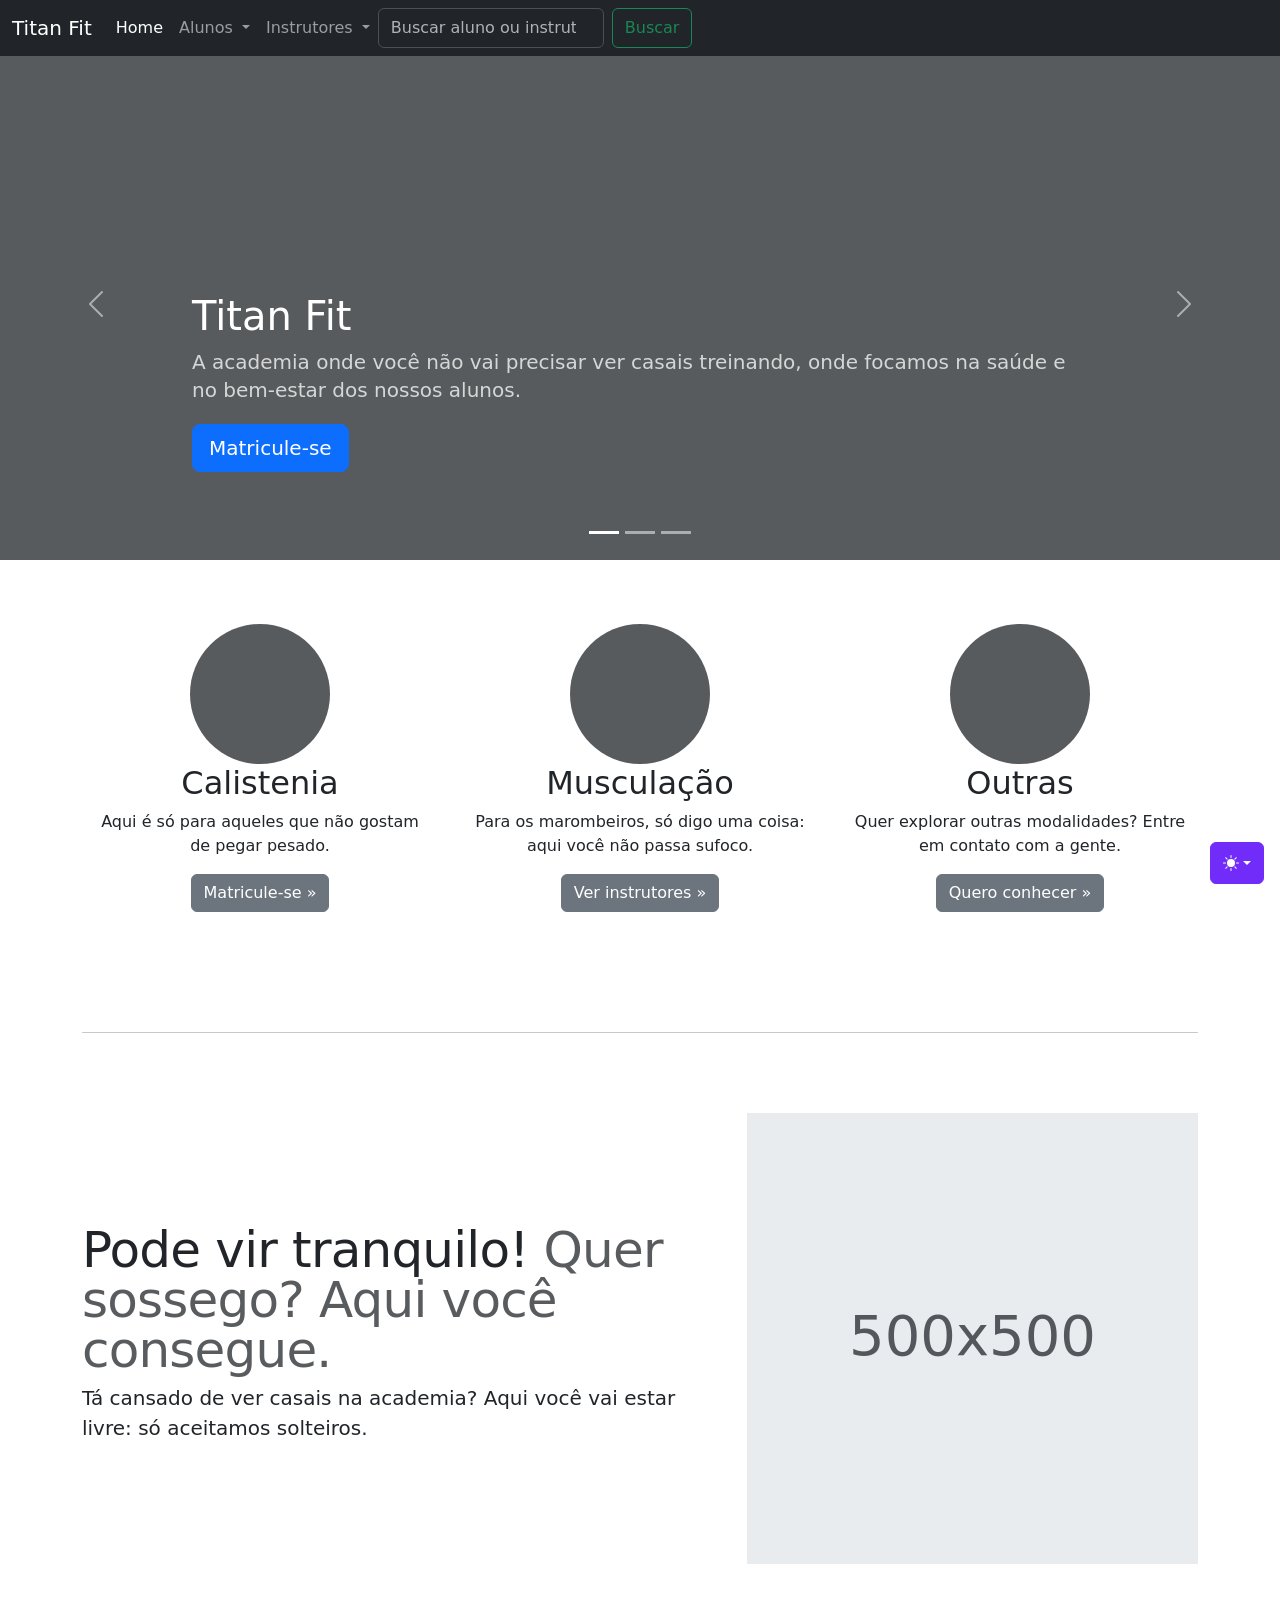
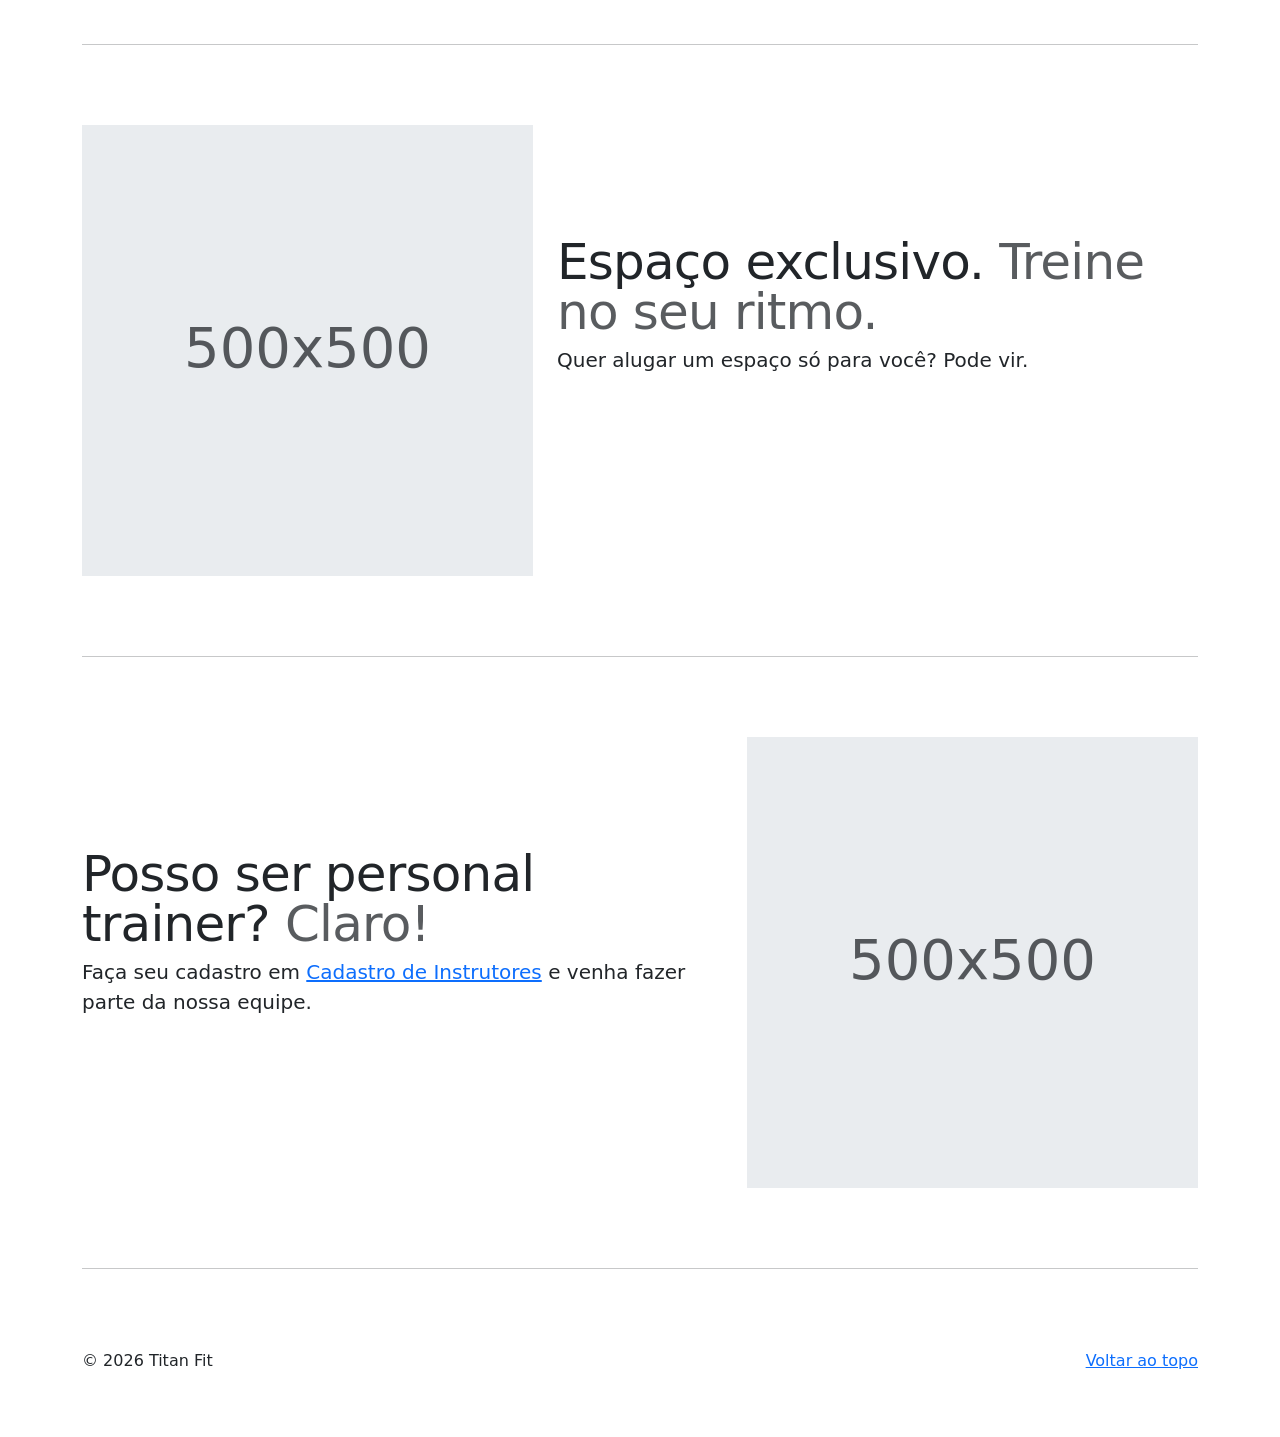
==== commit 27096ef4: "Renomeia a academia para Titan Fit" ====
--- a/Index.html
+++ b/Index.html
@@ -3,7 +3,7 @@
   <head>
     <meta charset="utf-8" />
     <meta name="viewport" content="width=device-width, initial-scale=1" />
-    <meta name="description" content="Sistema de gestão da Academia dos Solteiros: cadastro e listagem de alunos e instrutores." />
+    <meta name="description" content="Sistema de gestão da Titan Fit: cadastro e listagem de alunos e instrutores." />
     <title>Sistema de Gestão Academia</title>
     <script src="./assets/js/color-modes.js"></script>
     <link href="./assets/dist/css/bootstrap.min.css" rel="stylesheet" />
@@ -111,7 +111,7 @@
     <header data-bs-theme="dark">
       <nav class="navbar navbar-expand-md navbar-dark fixed-top bg-dark">
         <div class="container-fluid">
-          <a class="navbar-brand" href="Index.html">Academia dos Solteiros</a>
+          <a class="navbar-brand" href="Index.html">Titan Fit</a>
           <button
             class="navbar-toggler"
             type="button"
@@ -199,7 +199,7 @@
             </svg>
             <div class="container">
               <div class="carousel-caption text-start">
-                <h1>Academia dos Solteiros</h1>
+                <h1>Titan Fit</h1>
                 <p class="opacity-75">
                   A academia onde você não vai precisar ver casais treinando, onde focamos na saúde e no bem-estar dos nossos alunos.
                 </p>
@@ -475,7 +475,7 @@
       <footer class="container">
         <p class="float-end"><a href="#">Voltar ao topo</a></p>
         <p>
-          &copy; 2026 Academia dos Solteiros
+          &copy; 2026 Titan Fit
         </p>
       </footer>
     </main>
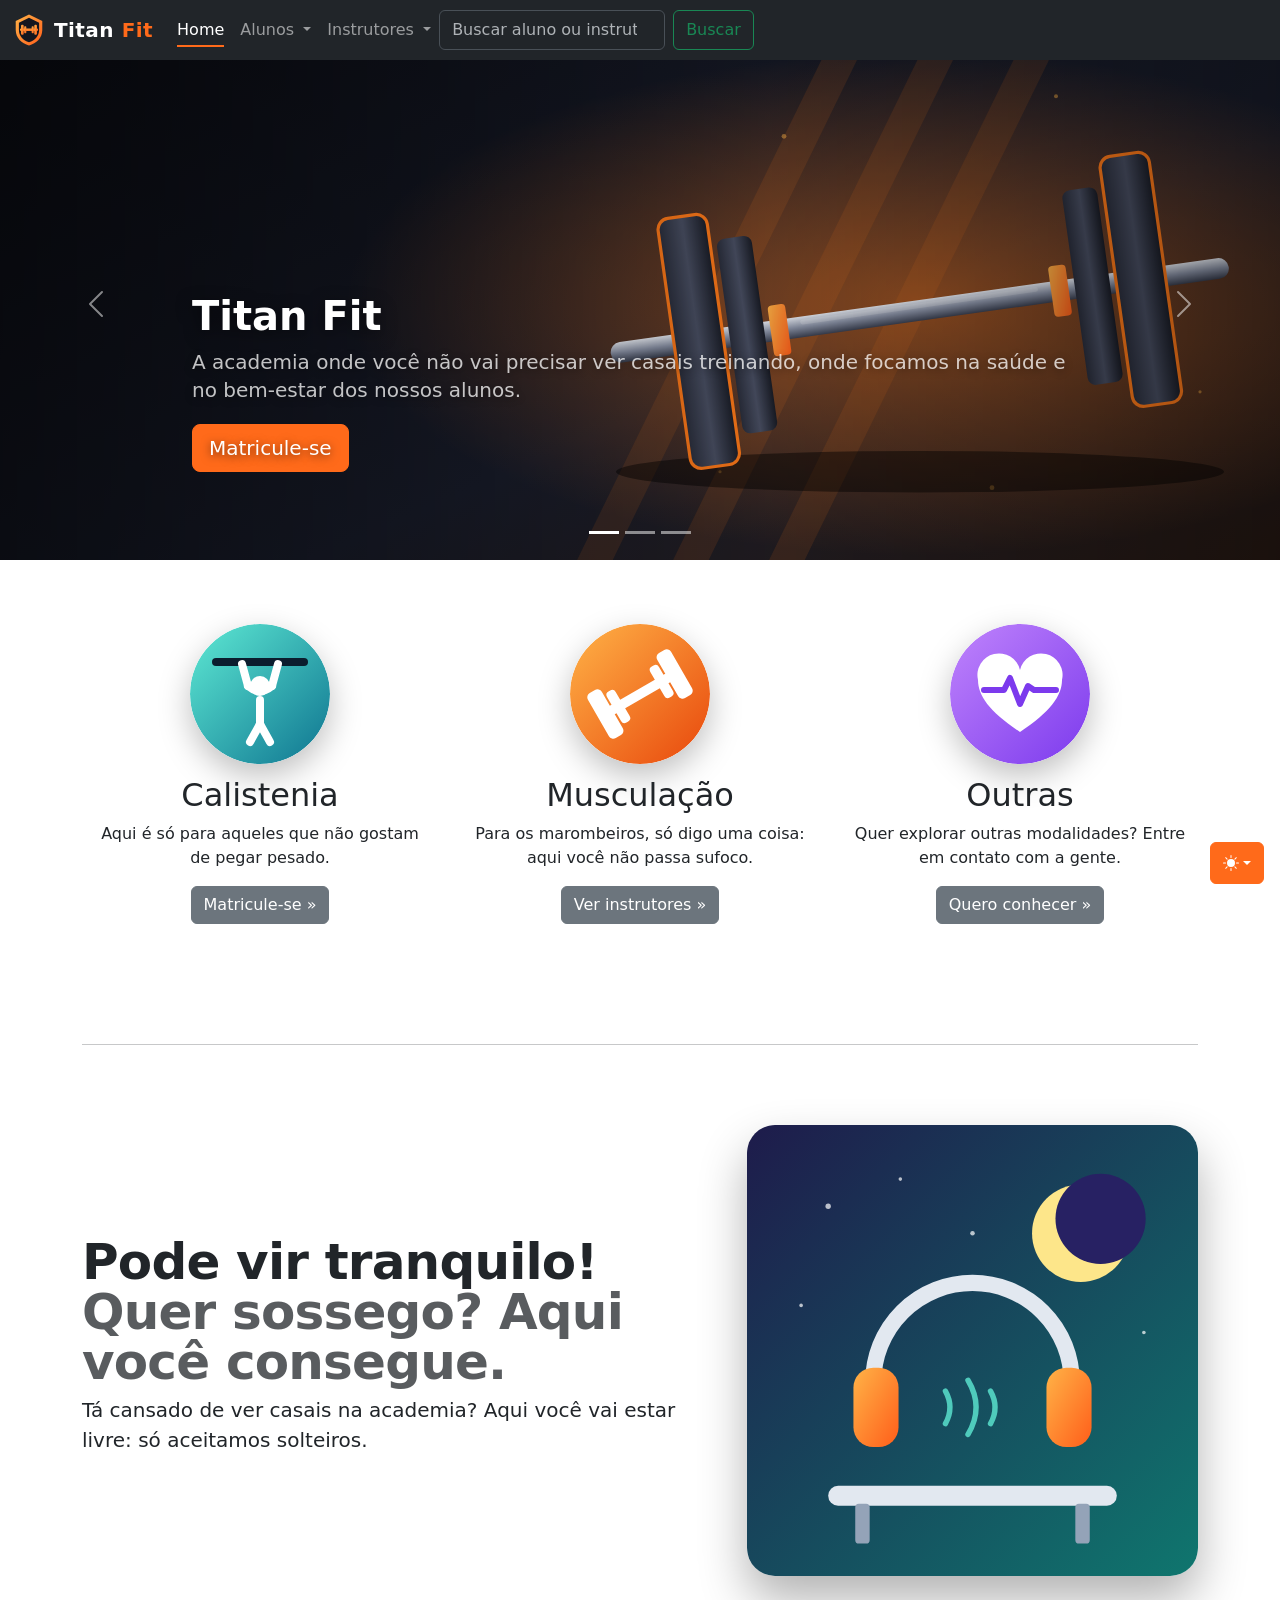
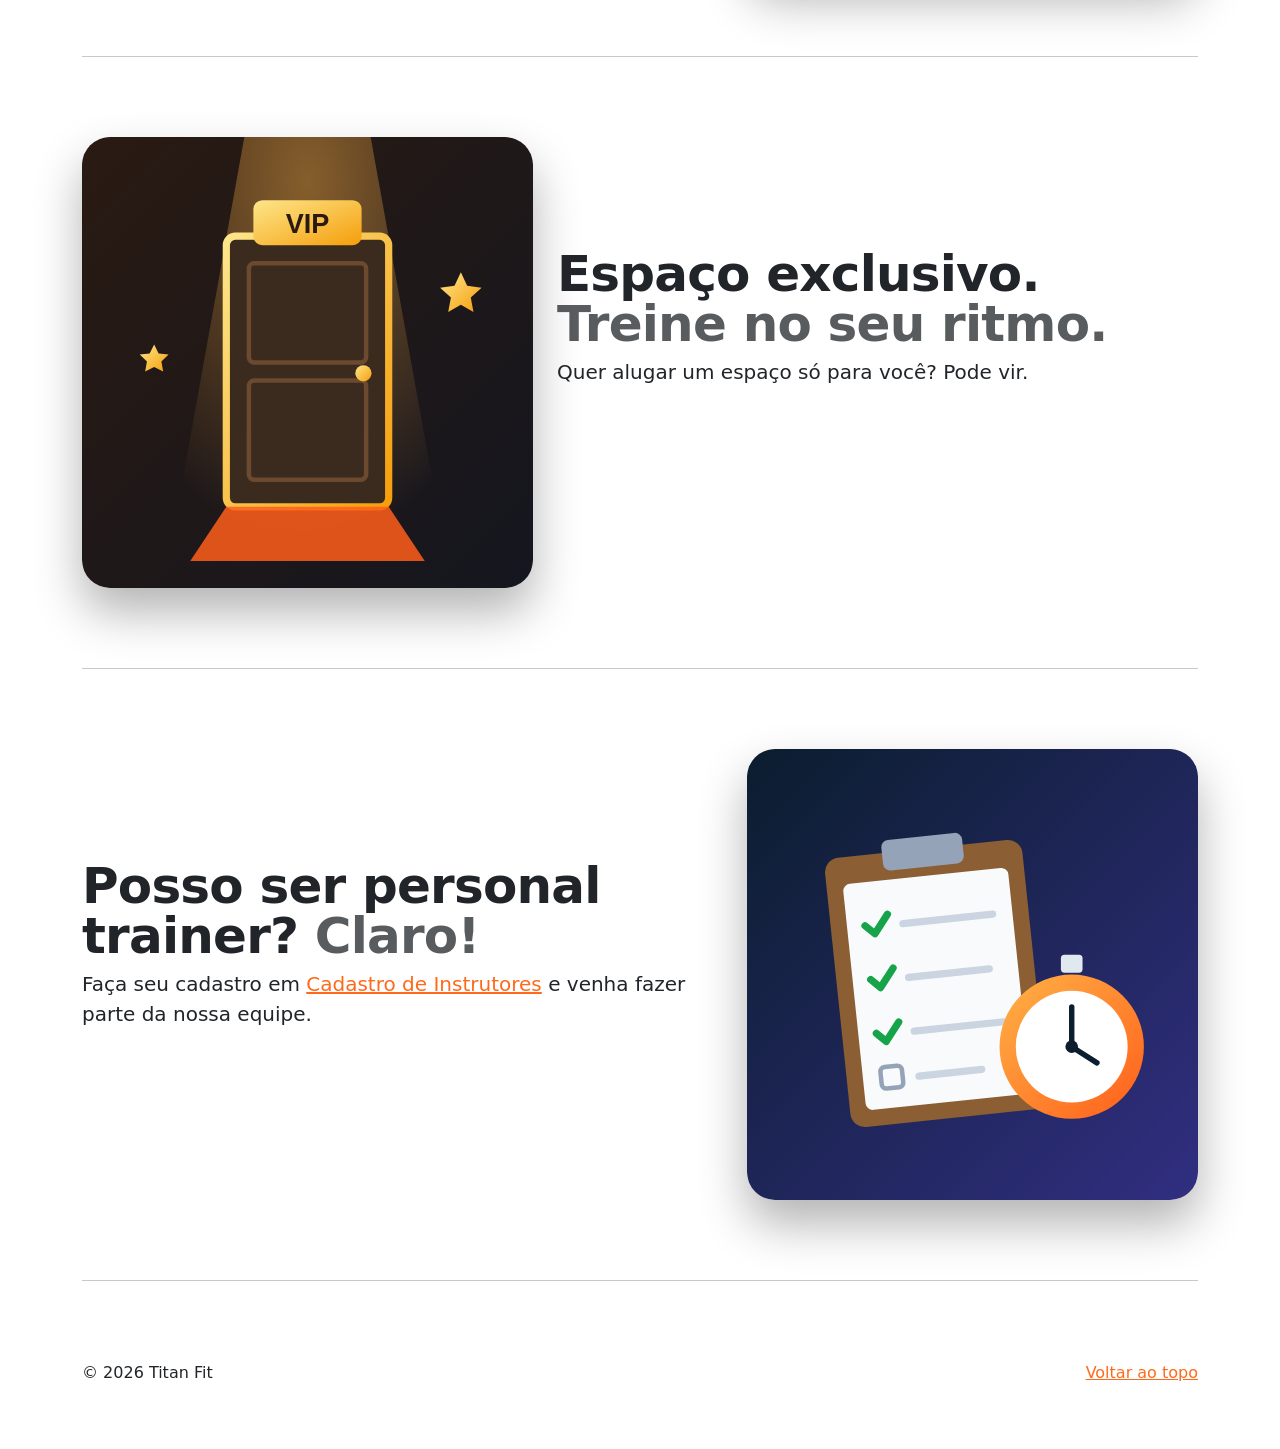
==== commit 0835cb51: "Adiciona ilustrações, logo, identidade visual e animações - Logo, imagens do carrossel, ícones das m" ====
--- a/Index.html
+++ b/Index.html
@@ -6,8 +6,10 @@
     <meta name="description" content="Sistema de gestão da Titan Fit: cadastro e listagem de alunos e instrutores." />
     <title>Sistema de Gestão Academia</title>
     <script src="./assets/js/color-modes.js"></script>
+    <script>document.documentElement.classList.add("js")</script>
     <link href="./assets/dist/css/bootstrap.min.css" rel="stylesheet" />
-    <meta name="theme-color" content="#712cf9" />
+    <meta name="theme-color" content="#ff6a1a" />
+    <link rel="icon" href="./assets/img/logo.svg" type="image/svg+xml" />
     <link href="./assets/style/carousel.css" rel="stylesheet" />
     <link href="./assets/style/style.css" rel="stylesheet" />
 
@@ -111,7 +113,7 @@
     <header data-bs-theme="dark">
       <nav class="navbar navbar-expand-md navbar-dark fixed-top bg-dark">
         <div class="container-fluid">
-          <a class="navbar-brand" href="Index.html">Titan Fit</a>
+          <a class="navbar-brand d-flex align-items-center gap-2" href="Index.html"><img src="./assets/img/logo.svg" alt="" width="34" height="34" class="logo-marca" />Titan <span class="text-laranja">Fit</span></a>
           <button
             class="navbar-toggler"
             type="button"
@@ -183,20 +185,7 @@
         </div>
         <div class="carousel-inner">
           <div class="carousel-item active">
-            <svg
-              aria-hidden="true"
-              class="bd-placeholder-img"
-              height="100%"
-              preserveAspectRatio="xMidYMid slice"
-              width="100%"
-              xmlns="http://www.w3.org/2000/svg"
-            >
-              <rect
-                width="100%"
-                height="100%"
-                fill="var(--bs-secondary-color)"
-              ></rect>
-            </svg>
+            <img src="./assets/img/slide-forca.svg" class="carousel-img" alt="Barra olímpica com anilhas" />
             <div class="container">
               <div class="carousel-caption text-start">
                 <h1>Titan Fit</h1>
@@ -204,26 +193,13 @@
                   A academia onde você não vai precisar ver casais treinando, onde focamos na saúde e no bem-estar dos nossos alunos.
                 </p>
                 <p>
-                  <a class="btn btn-lg btn-primary" href="Cadastro_alunos.html">Matricule-se</a>
+                  <a class="btn btn-lg btn-primary btn-pulso" href="Cadastro_alunos.html">Matricule-se</a>
                 </p>
               </div>
             </div>
           </div>
           <div class="carousel-item">
-            <svg
-              aria-hidden="true"
-              class="bd-placeholder-img"
-              height="100%"
-              preserveAspectRatio="xMidYMid slice"
-              width="100%"
-              xmlns="http://www.w3.org/2000/svg"
-            >
-              <rect
-                width="100%"
-                height="100%"
-                fill="var(--bs-secondary-color)"
-              ></rect>
-            </svg>
+            <img src="./assets/img/slide-yoga.svg" class="carousel-img" alt="Pôr do sol sobre montanhas com uma flor de lótus" />
             <div class="container">
               <div class="carousel-caption">
                 <h1>Yoga day</h1>
@@ -235,20 +211,7 @@
             </div>
           </div>
           <div class="carousel-item">
-            <svg
-              aria-hidden="true"
-              class="bd-placeholder-img"
-              height="100%"
-              preserveAspectRatio="xMidYMid slice"
-              width="100%"
-              xmlns="http://www.w3.org/2000/svg"
-            >
-              <rect
-                width="100%"
-                height="100%"
-                fill="var(--bs-secondary-color)"
-              ></rect>
-            </svg>
+            <img src="./assets/img/slide-modalidades.svg" class="carousel-img" alt="Kettlebell, halter e argolas de ginástica" />
             <div class="container">
               <div class="carousel-caption text-end">
                 <h1>Temos diversas modalidades.</h1>
@@ -287,23 +250,8 @@
       <div class="container marketing">
         <!-- Three columns of text below the carousel -->
         <div class="row">
-          <div class="col-lg-4">
-            <svg
-              aria-label="Placeholder"
-              class="bd-placeholder-img rounded-circle"
-              height="140"
-              preserveAspectRatio="xMidYMid slice"
-              role="img"
-              width="140"
-              xmlns="http://www.w3.org/2000/svg"
-            >
-              <title>Placeholder</title>
-              <rect
-                width="100%"
-                height="100%"
-                fill="var(--bs-secondary-color)"
-              ></rect>
-            </svg>
+          <div class="col-lg-4 reveal">
+            <img src="./assets/img/icon-calistenia.svg" class="icone-modalidade" width="140" height="140" alt="Ícone de Calistenia" />
             <h2 class="fw-normal">Calistenia</h2>
             <p>
               Aqui é só para aqueles que não gostam de pegar pesado.
@@ -313,23 +261,8 @@
             </p>
           </div>
           <!-- /.col-lg-4 -->
-          <div class="col-lg-4">
-            <svg
-              aria-label="Placeholder"
-              class="bd-placeholder-img rounded-circle"
-              height="140"
-              preserveAspectRatio="xMidYMid slice"
-              role="img"
-              width="140"
-              xmlns="http://www.w3.org/2000/svg"
-            >
-              <title>Placeholder</title>
-              <rect
-                width="100%"
-                height="100%"
-                fill="var(--bs-secondary-color)"
-              ></rect>
-            </svg>
+          <div class="col-lg-4 reveal">
+            <img src="./assets/img/icon-musculacao.svg" class="icone-modalidade" width="140" height="140" alt="Ícone de Musculação" />
             <h2 class="fw-normal">Musculação</h2>
             <p>
               Para os marombeiros, só digo uma coisa: aqui você não passa sufoco.
@@ -339,23 +272,8 @@
             </p>
           </div>
           <!-- /.col-lg-4 -->
-          <div class="col-lg-4">
-            <svg
-              aria-label="Placeholder"
-              class="bd-placeholder-img rounded-circle"
-              height="140"
-              preserveAspectRatio="xMidYMid slice"
-              role="img"
-              width="140"
-              xmlns="http://www.w3.org/2000/svg"
-            >
-              <title>Placeholder</title>
-              <rect
-                width="100%"
-                height="100%"
-                fill="var(--bs-secondary-color)"
-              ></rect>
-            </svg>
+          <div class="col-lg-4 reveal">
+            <img src="./assets/img/icon-outras.svg" class="icone-modalidade" width="140" height="140" alt="Ícone de Outras modalidades" />
             <h2 class="fw-normal">Outras</h2>
             <p>
               Quer explorar outras modalidades? Entre em contato com a gente.
@@ -369,7 +287,7 @@
         <!-- /.row -->
         <!-- START THE FEATURETTES -->
         <hr class="featurette-divider" />
-        <div class="row featurette">
+        <div class="row featurette reveal">
           <div class="col-md-7">
             <h2 class="featurette-heading fw-normal lh-1">
               Pode vir tranquilo!
@@ -380,29 +298,11 @@
             </p>
           </div>
           <div class="col-md-5">
-            <svg
-              aria-label="Placeholder: 500x500"
-              class="bd-placeholder-img bd-placeholder-img-lg featurette-image img-fluid mx-auto"
-              height="500"
-              preserveAspectRatio="xMidYMid slice"
-              role="img"
-              width="500"
-              xmlns="http://www.w3.org/2000/svg"
-            >
-              <title>Placeholder</title>
-              <rect
-                width="100%"
-                height="100%"
-                fill="var(--bs-secondary-bg)"
-              ></rect>
-              <text x="50%" y="50%" fill="var(--bs-secondary-color)" dy=".3em">
-                500x500
-              </text>
-            </svg>
+            <img src="./assets/img/destaque-tranquilo.svg" class="featurette-image img-fluid mx-auto d-block imagem-destaque" width="500" height="500" alt="Fones de ouvido sobre um banco, numa noite tranquila" />
           </div>
         </div>
         <hr class="featurette-divider" />
-        <div class="row featurette">
+        <div class="row featurette reveal">
           <div class="col-md-7 order-md-2">
             <h2 class="featurette-heading fw-normal lh-1">
               Espaço exclusivo.
@@ -413,29 +313,11 @@
             </p>
           </div>
           <div class="col-md-5 order-md-1">
-            <svg
-              aria-label="Placeholder: 500x500"
-              class="bd-placeholder-img bd-placeholder-img-lg featurette-image img-fluid mx-auto"
-              height="500"
-              preserveAspectRatio="xMidYMid slice"
-              role="img"
-              width="500"
-              xmlns="http://www.w3.org/2000/svg"
-            >
-              <title>Placeholder</title>
-              <rect
-                width="100%"
-                height="100%"
-                fill="var(--bs-secondary-bg)"
-              ></rect>
-              <text x="50%" y="50%" fill="var(--bs-secondary-color)" dy=".3em">
-                500x500
-              </text>
-            </svg>
+            <img src="./assets/img/destaque-exclusivo.svg" class="featurette-image img-fluid mx-auto d-block imagem-destaque" width="500" height="500" alt="Porta de sala VIP iluminada" />
           </div>
         </div>
         <hr class="featurette-divider" />
-        <div class="row featurette">
+        <div class="row featurette reveal">
           <div class="col-md-7">
             <h2 class="featurette-heading fw-normal lh-1">
               Posso ser personal trainer?
@@ -446,25 +328,7 @@
             </p>
           </div>
           <div class="col-md-5">
-            <svg
-              aria-label="Placeholder: 500x500"
-              class="bd-placeholder-img bd-placeholder-img-lg featurette-image img-fluid mx-auto"
-              height="500"
-              preserveAspectRatio="xMidYMid slice"
-              role="img"
-              width="500"
-              xmlns="http://www.w3.org/2000/svg"
-            >
-              <title>Placeholder</title>
-              <rect
-                width="100%"
-                height="100%"
-                fill="var(--bs-secondary-bg)"
-              ></rect>
-              <text x="50%" y="50%" fill="var(--bs-secondary-color)" dy=".3em">
-                500x500
-              </text>
-            </svg>
+            <img src="./assets/img/destaque-personal.svg" class="featurette-image img-fluid mx-auto d-block imagem-destaque" width="500" height="500" alt="Prancheta de treino e cronômetro" />
           </div>
         </div>
         <hr class="featurette-divider" />
--- a/assets/style/style.css
+++ b/assets/style/style.css
@@ -69,4 +69,159 @@
       }
       .bd-mode-toggle .dropdown-menu .active .bi {
         display: block !important;
-      }+      }
+/* =========================================================
+   Titan Fit — identidade visual e animações
+   ========================================================= */
+:root {
+  --tf-laranja: #ff6a1a;
+  --tf-laranja-claro: #ffb347;
+  --tf-laranja-escuro: #e0520a;
+  --tf-gradiente: linear-gradient(135deg, var(--tf-laranja-claro), var(--tf-laranja));
+}
+
+.text-laranja { color: var(--tf-laranja) !important; }
+
+/* Botão principal na cor da marca */
+.btn-primary {
+  --bs-btn-bg: var(--tf-laranja);
+  --bs-btn-border-color: var(--tf-laranja);
+  --bs-btn-hover-bg: var(--tf-laranja-escuro);
+  --bs-btn-hover-border-color: var(--tf-laranja-escuro);
+  --bs-btn-active-bg: #c44709;
+  --bs-btn-active-border-color: #c44709;
+  --bs-btn-disabled-bg: var(--tf-laranja);
+  --bs-btn-disabled-border-color: var(--tf-laranja);
+  --bs-btn-focus-shadow-rgb: 255, 106, 26;
+  transition: transform .2s ease, box-shadow .2s ease, background-color .2s ease;
+}
+.btn-primary:hover { transform: translateY(-2px); box-shadow: 0 .5rem 1.25rem rgba(255, 106, 26, .35); }
+.btn-secondary, .btn-outline-secondary, .btn-outline-danger { transition: transform .2s ease; }
+.btn-secondary:hover, .btn-outline-secondary:hover { transform: translateY(-2px); }
+.btn-bd-primary {
+  --bd-violet-bg: var(--tf-laranja);
+  --bs-btn-hover-bg: var(--tf-laranja-escuro);
+  --bs-btn-hover-border-color: var(--tf-laranja-escuro);
+  --bs-btn-active-bg: #c44709;
+  --bs-btn-active-border-color: #c44709;
+  --bd-violet-rgb: 255, 106, 26;
+}
+.form-control:focus, .form-select:focus {
+  border-color: var(--tf-laranja-claro);
+  box-shadow: 0 0 0 .25rem rgba(255, 106, 26, .2);
+}
+.dropdown-item.active, .dropdown-item:active { background-color: var(--tf-laranja); }
+a { color: var(--tf-laranja); }
+a:hover { color: var(--tf-laranja-escuro); }
+
+/* Menu */
+.navbar { transition: box-shadow .3s ease, padding .3s ease; }
+.navbar.rolando { box-shadow: 0 .5rem 1.5rem rgba(0, 0, 0, .45); }
+.navbar-brand { font-weight: 800; letter-spacing: .02em; }
+.logo-marca { animation: logo-entrada .9s cubic-bezier(.2, .8, .2, 1.2) both; }
+.navbar-brand:hover .logo-marca { animation: logo-giro .6s ease; }
+.navbar .nav-link { position: relative; }
+.navbar .nav-link:not(.dropdown-toggle)::after {
+  content: ""; position: absolute; left: .5rem; right: .5rem; bottom: .2rem;
+  height: 2px; background: var(--tf-laranja);
+  transform: scaleX(0); transform-origin: left; transition: transform .25s ease;
+}
+.navbar .nav-link:not(.dropdown-toggle):hover::after,
+.navbar .nav-link.active::after { transform: scaleX(1); }
+
+/* Carrossel */
+.carousel-item { overflow: hidden; background: #0d0f17; }
+.carousel-img {
+  position: absolute; inset: 0;
+  width: 100%; height: 100%; object-fit: cover;
+  transform: scale(1);
+}
+.carousel-item::after { /* escurece para o texto ficar legível */
+  content: ""; position: absolute; inset: 0;
+  background: linear-gradient(90deg, rgba(0,0,0,.55), rgba(0,0,0,.1) 60%, rgba(0,0,0,.35));
+}
+.carousel-item.active .carousel-img { animation: ken-burns 9s ease-out both; }
+.carousel-caption h1 { font-weight: 800; text-shadow: 0 .25rem 1rem rgba(0,0,0,.5); }
+.carousel-caption p { text-shadow: 0 .15rem .6rem rgba(0,0,0,.6); }
+.carousel-item.active .carousel-caption > * { animation: subir .8s ease both; }
+.carousel-item.active .carousel-caption > :nth-child(2) { animation-delay: .15s; }
+.carousel-item.active .carousel-caption > :nth-child(3) { animation-delay: .3s; }
+.btn-pulso { animation: pulso 2.4s ease-in-out infinite; }
+
+/* Modalidades e destaques */
+.icone-modalidade {
+  border-radius: 50%;
+  box-shadow: 0 .75rem 2rem rgba(0, 0, 0, .25);
+  transition: transform .35s cubic-bezier(.2, .8, .2, 1.3), box-shadow .35s ease;
+  margin-bottom: .75rem;
+}
+.col-lg-4:hover .icone-modalidade {
+  transform: translateY(-8px) rotate(-6deg) scale(1.05);
+  box-shadow: 0 1.25rem 2.5rem rgba(255, 106, 26, .35);
+}
+.imagem-destaque {
+  border-radius: 1.75rem;
+  box-shadow: 0 1.5rem 3rem rgba(0, 0, 0, .3);
+  transition: transform .5s ease, box-shadow .5s ease;
+}
+.featurette:hover .imagem-destaque { transform: scale(1.03) rotate(-1deg); box-shadow: 0 2rem 4rem rgba(255, 106, 26, .3); }
+.featurette:nth-of-type(even):hover .imagem-destaque { transform: scale(1.03) rotate(1deg); }
+.featurette-heading { font-weight: 700 !important; }
+
+/* Banner das páginas internas */
+.banner-pagina {
+  position: relative;
+  margin-top: .5rem;
+  margin-bottom: 2.5rem;
+  padding: 3.5rem 0;
+  color: #fff;
+  background: #0d0f17 url("../img/cabecalho-pagina.svg") center right / cover no-repeat;
+  overflow: hidden;
+}
+.banner-pagina h1 { animation: subir .7s ease both; }
+.banner-pagina p { color: rgba(255, 255, 255, .75); animation: subir .7s ease .15s both; }
+.banner-pagina::after {
+  content: ""; position: absolute; left: 0; bottom: 0; height: 4px; width: 100%;
+  background: var(--tf-gradiente);
+  transform-origin: left; animation: barra 1s ease .3s both;
+}
+
+/* Cartões de formulário e tabela */
+.cartao-form {
+  padding: 1.75rem;
+  border-radius: 1rem;
+  background: var(--bs-body-bg);
+  border: 1px solid var(--bs-border-color-translucent);
+  box-shadow: 0 1rem 2.5rem rgba(0, 0, 0, .08);
+}
+.table-responsive.cartao-form { padding: .5rem 1rem; }
+#tabela tbody tr { animation: subir .45s ease both; }
+#tabela tbody tr.saindo { animation: sair .35s ease forwards; }
+#mensagem:not(.d-none) { animation: deslizar .45s cubic-bezier(.2, .8, .2, 1.2) both; }
+.was-validated .form-control:invalid, .was-validated .form-select:invalid { animation: tremer .4s ease; }
+
+/* Aparecer ao rolar a página (só quando o JavaScript está ativo) */
+.js .reveal { opacity: 0; transform: translateY(40px); transition: opacity .8s ease, transform .8s ease; }
+.js .reveal.visivel { opacity: 1; transform: none; }
+.js .row > .reveal:nth-child(2) { transition-delay: .12s; }
+.js .row > .reveal:nth-child(3) { transition-delay: .24s; }
+
+/* Keyframes */
+@keyframes ken-burns { from { transform: scale(1.12) translateX(2%); } to { transform: scale(1) translateX(0); } }
+@keyframes subir { from { opacity: 0; transform: translateY(24px); } to { opacity: 1; transform: none; } }
+@keyframes sair { to { opacity: 0; transform: translateX(40px); } }
+@keyframes deslizar { from { opacity: 0; transform: translateY(-16px) scale(.97); } to { opacity: 1; transform: none; } }
+@keyframes barra { from { transform: scaleX(0); } to { transform: scaleX(1); } }
+@keyframes pulso {
+  0%, 100% { box-shadow: 0 0 0 0 rgba(255, 106, 26, .55); }
+  50% { box-shadow: 0 0 0 14px rgba(255, 106, 26, 0); }
+}
+@keyframes logo-entrada { from { opacity: 0; transform: rotate(-180deg) scale(.3); } to { opacity: 1; transform: none; } }
+@keyframes logo-giro { 50% { transform: rotate(15deg) scale(1.15); } }
+@keyframes tremer { 20%, 60% { transform: translateX(-5px); } 40%, 80% { transform: translateX(5px); } }
+
+/* Respeita quem prefere menos movimento */
+@media (prefers-reduced-motion: reduce) {
+  *, *::before, *::after { animation: none !important; transition: none !important; }
+  .js .reveal { opacity: 1; transform: none; }
+}
